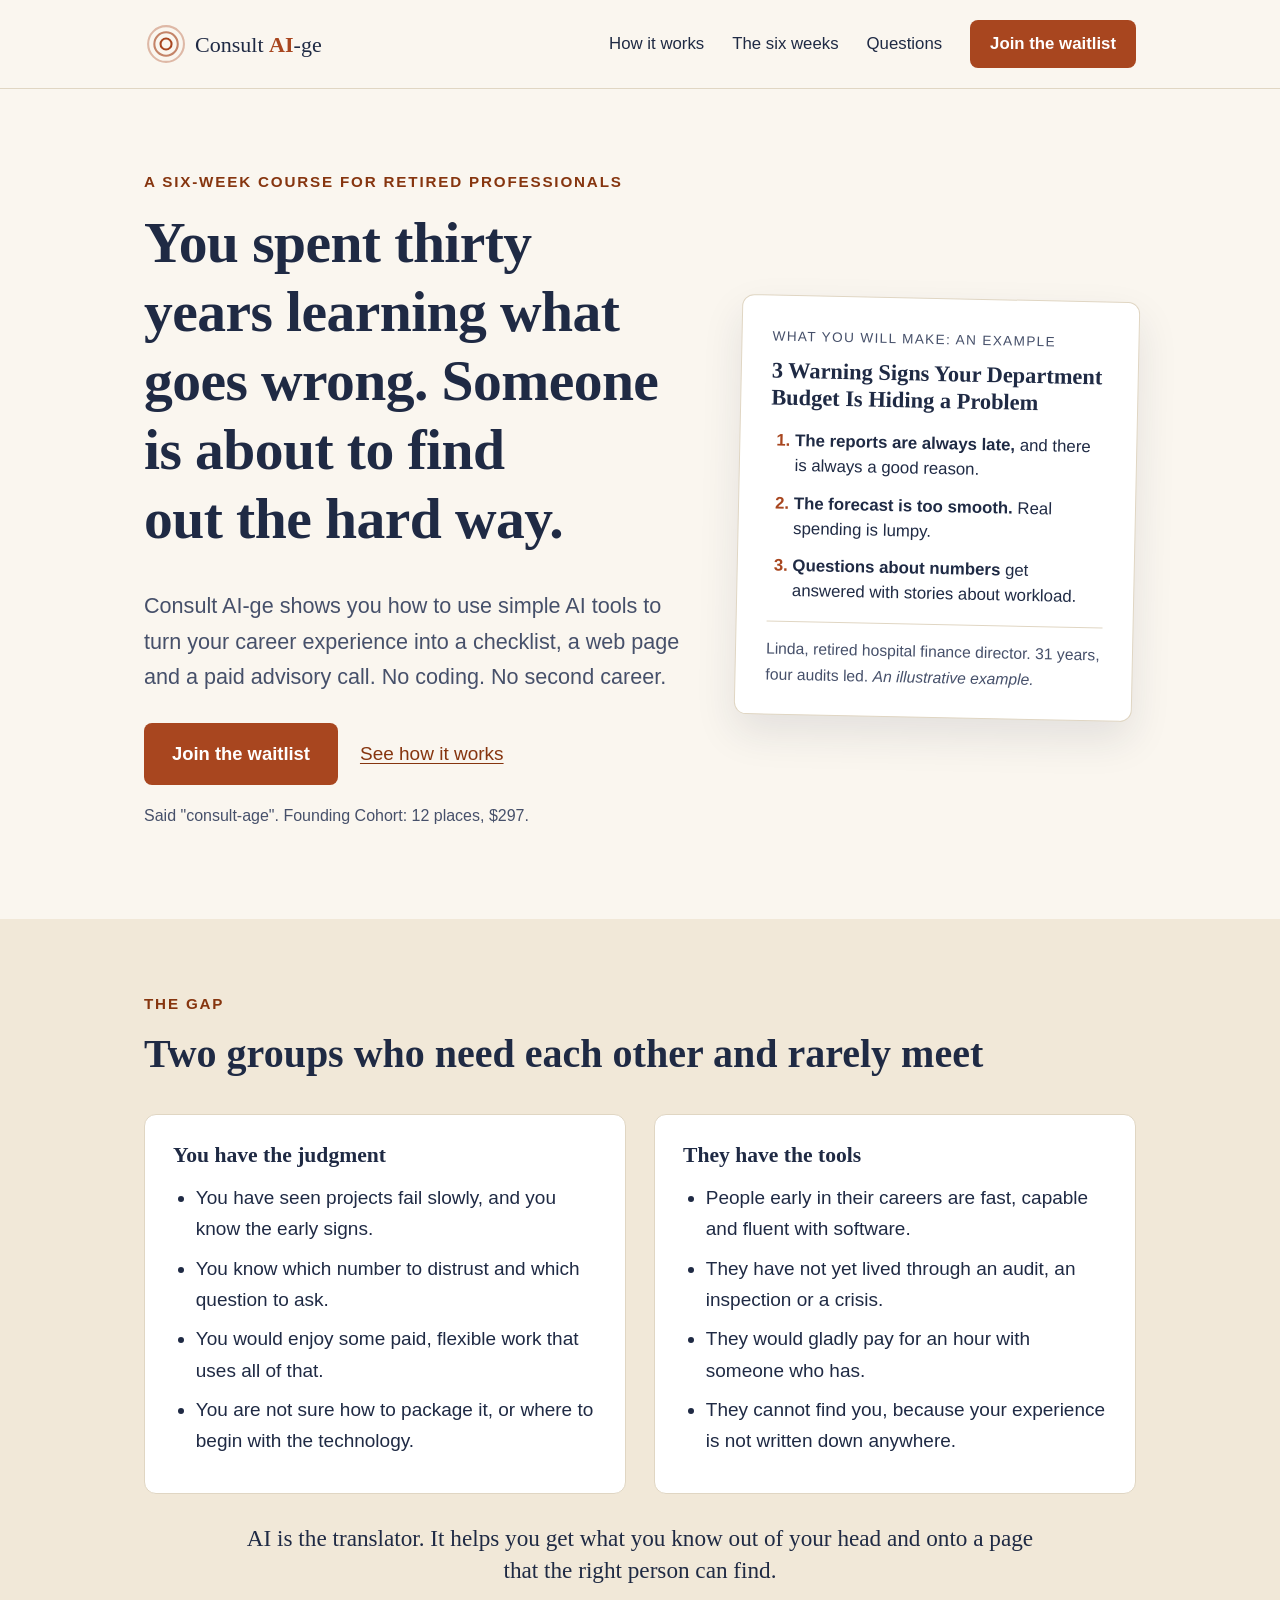
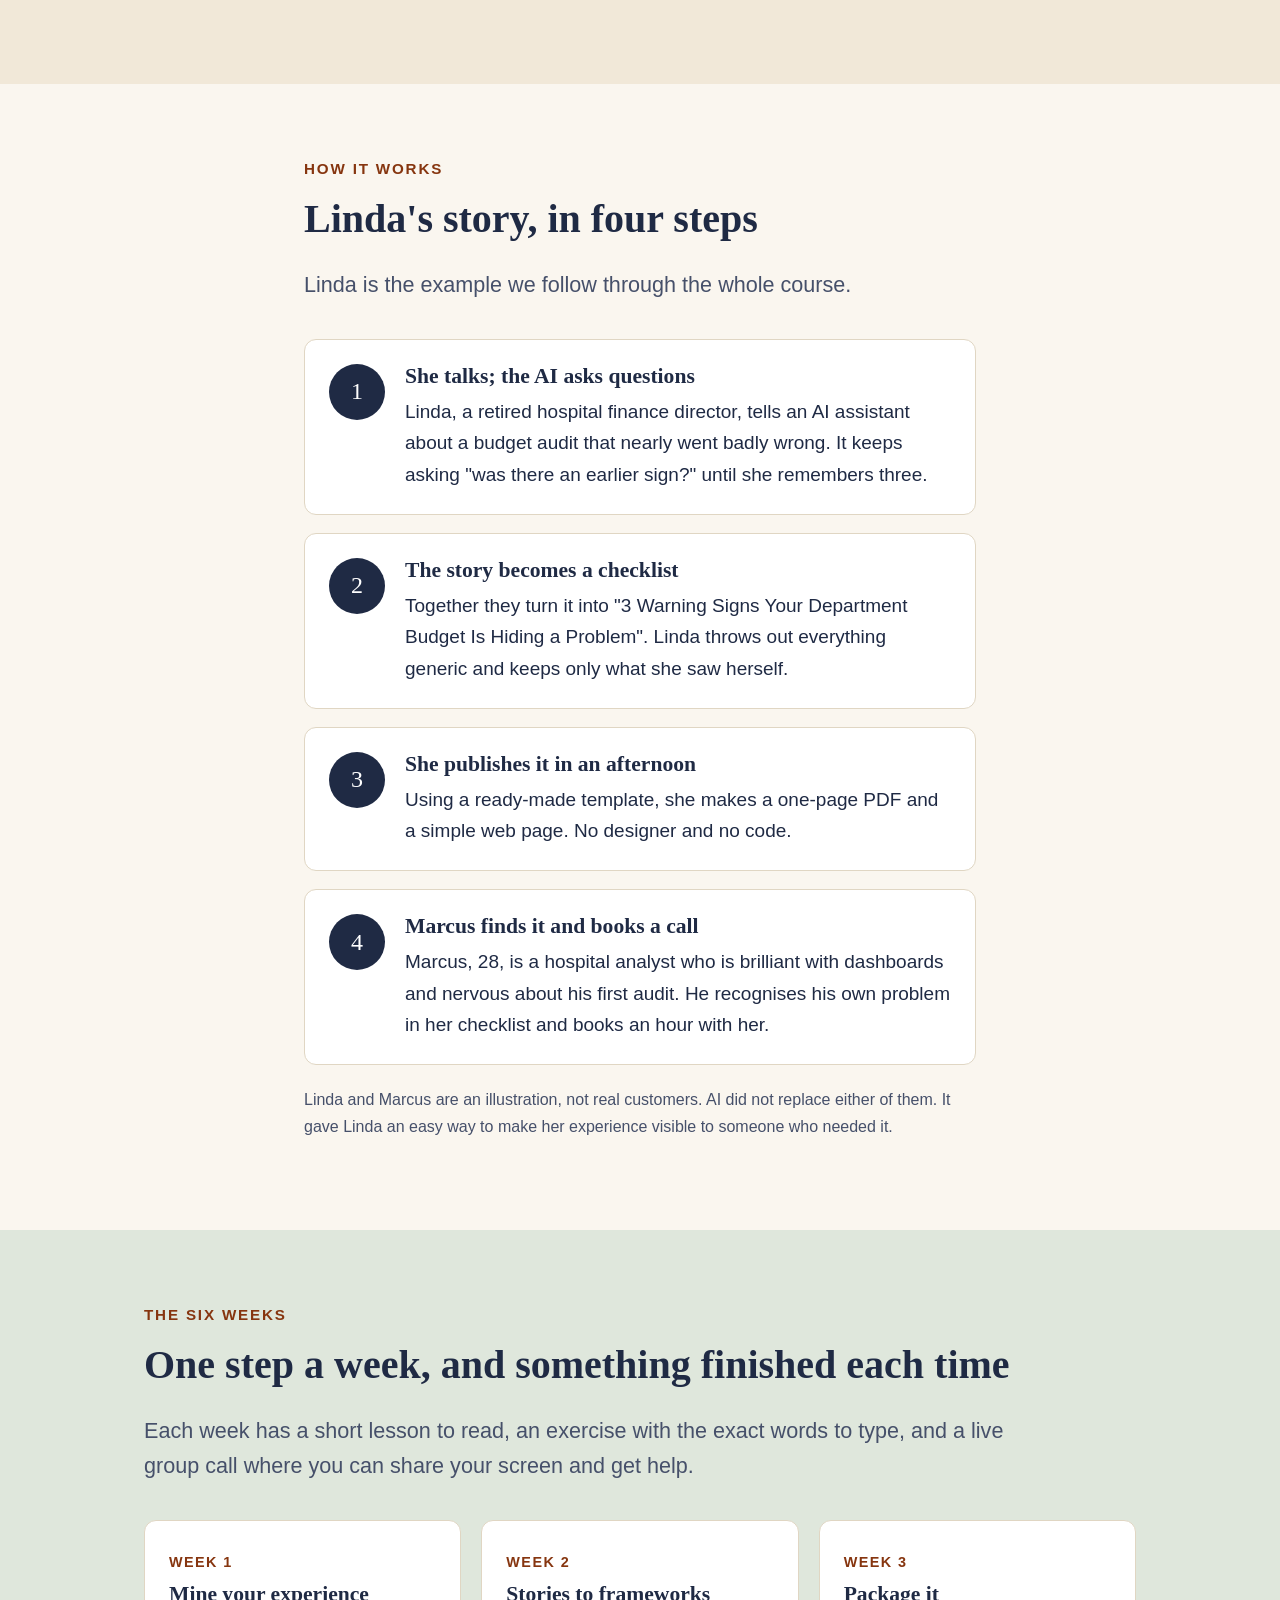
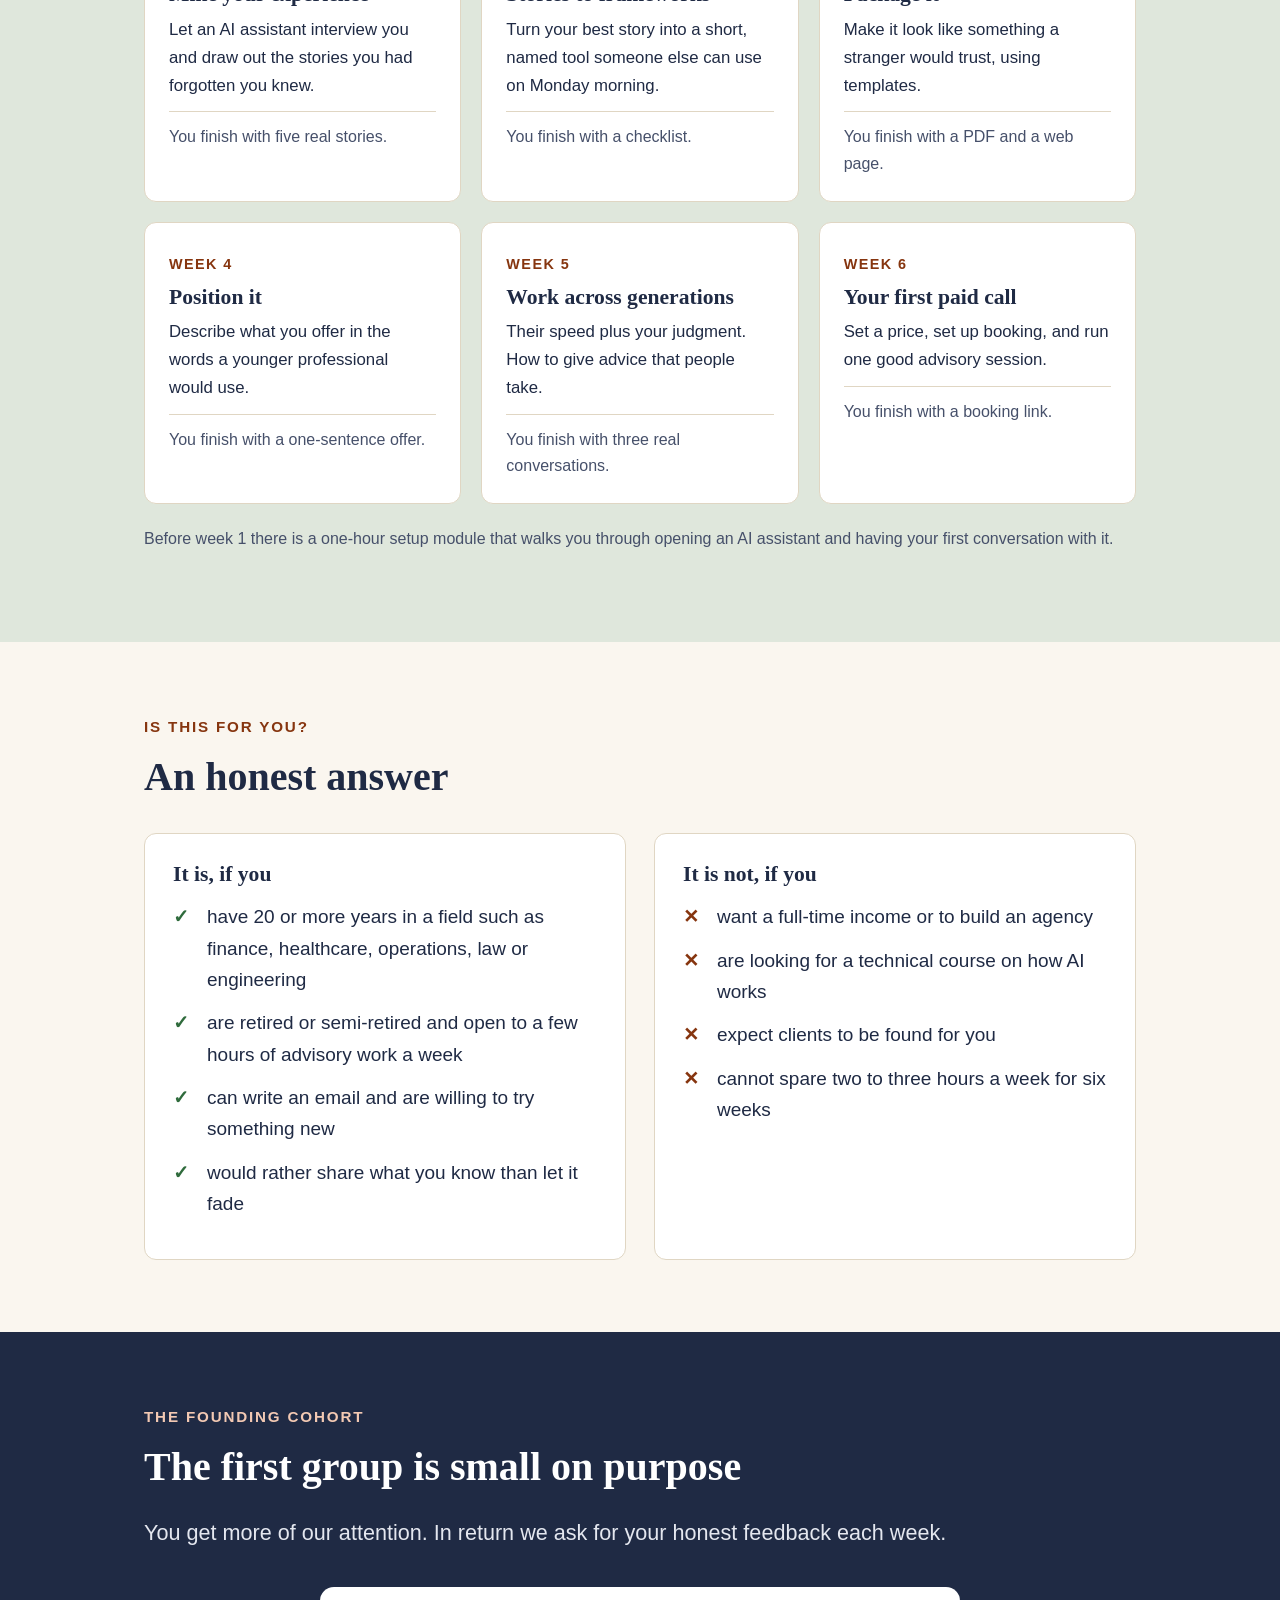
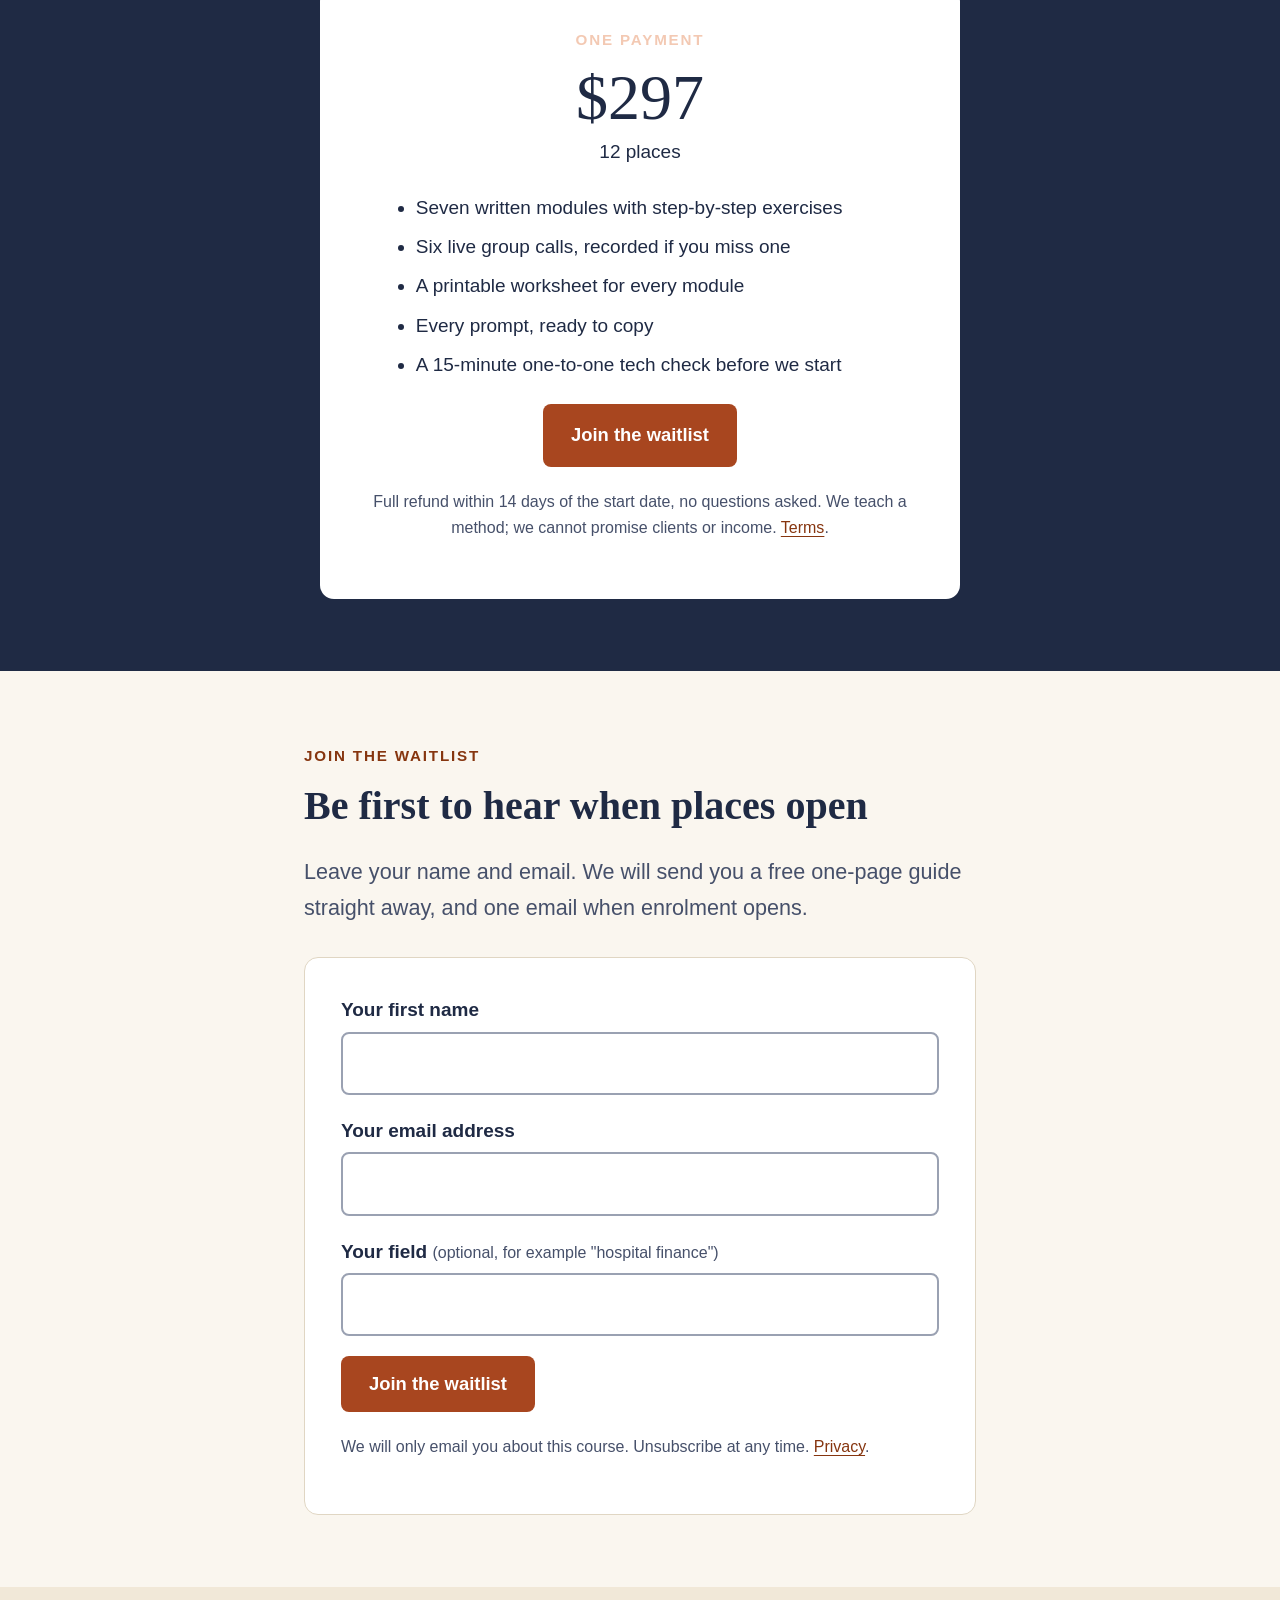
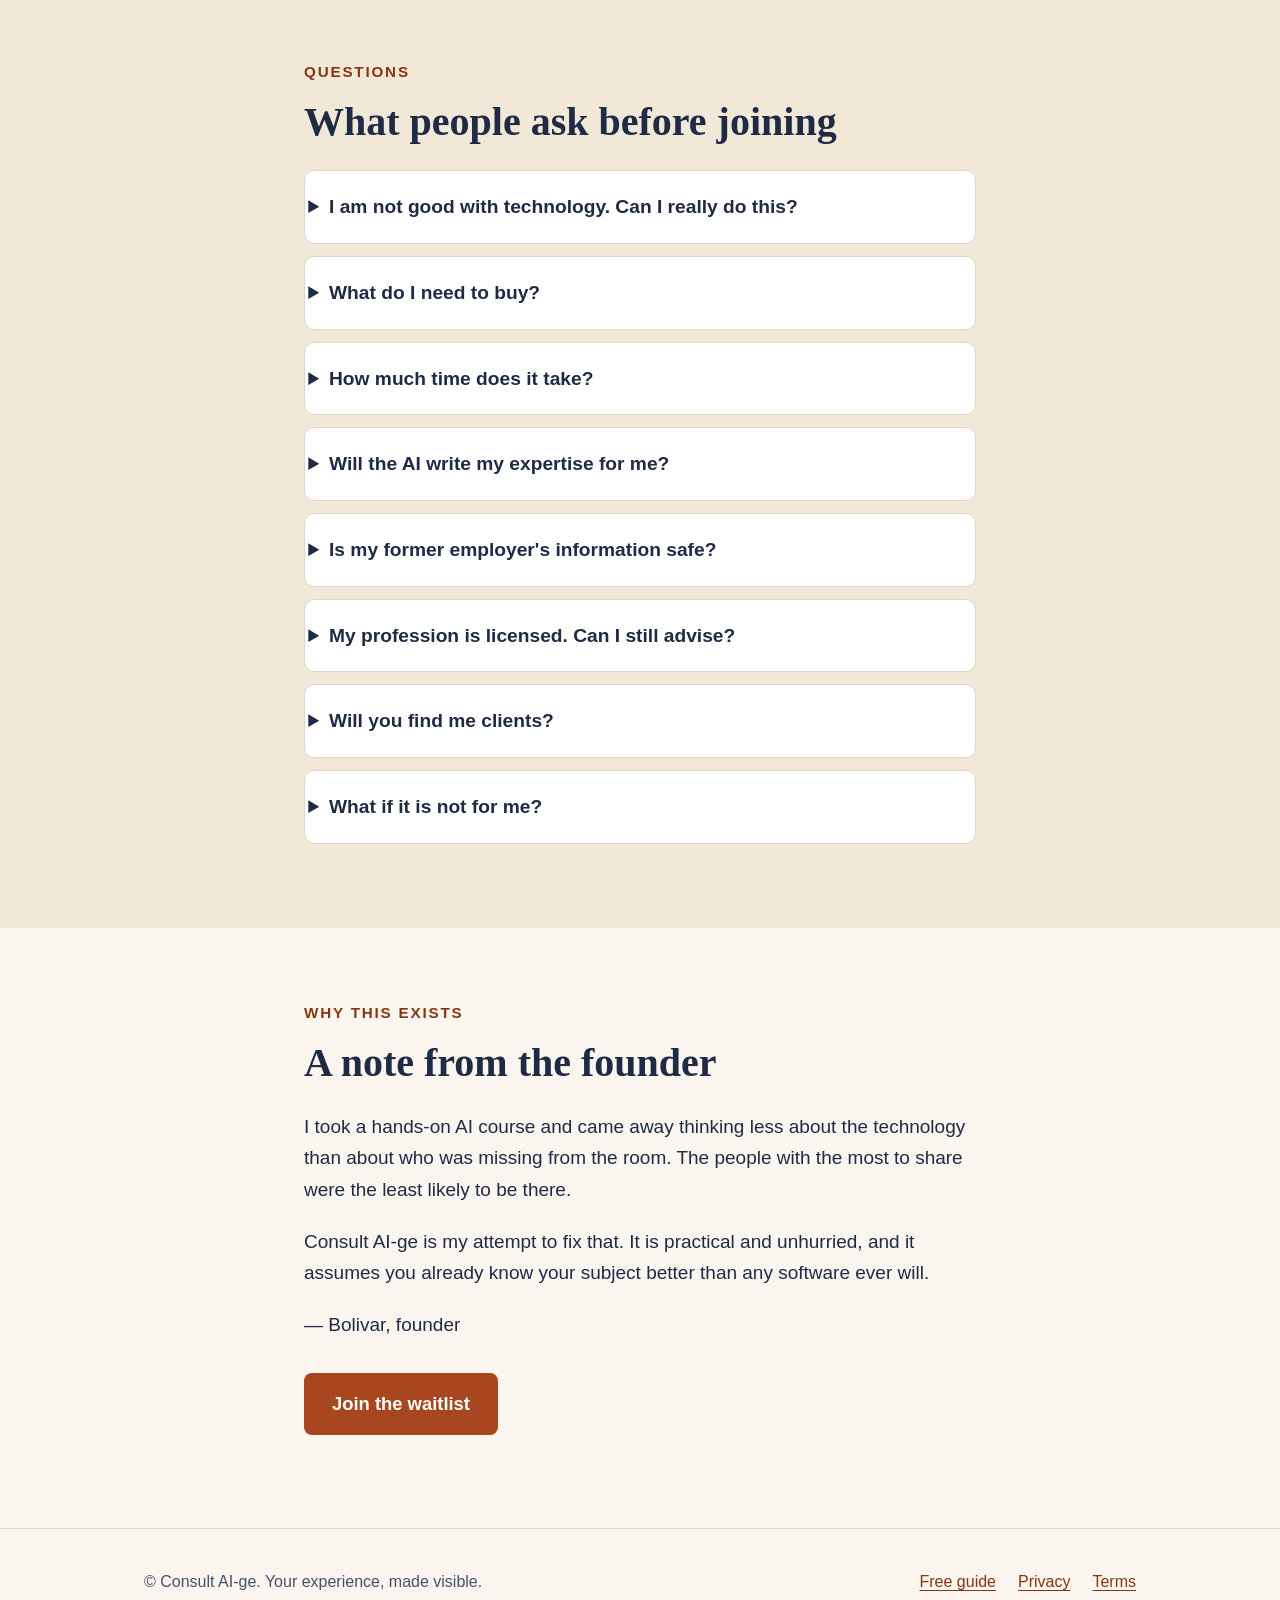
==== site/index.html @ 3ffbf880 "Make the course project turnkey: plan, curriculum, website and launch kit Add the course business de" ====
<!DOCTYPE html>
<html lang="en">
<head>
  <meta charset="utf-8">
  <meta name="viewport" content="width=device-width, initial-scale=1">
  <title>Consult AI-ge | Your experience, made visible</title>
  <meta name="description" content="A six-week course for retired professionals. Use simple AI tools to turn decades of experience into a clear advisory offer that younger professionals can find, trust and pay for.">
  <meta property="og:title" content="Consult AI-ge: your experience, made visible">
  <meta property="og:description" content="A six-week course for retired professionals. Turn your career stories into a checklist, a web page and your first paid advisory call.">
  <meta property="og:type" content="website">
  <link rel="icon" href="assets/favicon.svg" type="image/svg+xml">
  <link rel="stylesheet" href="styles.css">
</head>
<body>
  <a class="skip" href="#main">Skip to content</a>

  <header class="site-header">
    <div class="wrap">
      <a class="logo" href="/"><img src="assets/logo.svg" alt="Consult AI-ge" width="248" height="44"></a>
      <nav class="site-nav" aria-label="Main">
        <a href="#how">How it works</a>
        <a href="#course">The six weeks</a>
        <a href="#faq">Questions</a>
        <a class="btn" href="#join" data-cta>Join the waitlist</a>
      </nav>
    </div>
  </header>

  <main id="main">

    <section class="hero">
      <div class="wrap hero-grid">
        <div>
          <p class="eyebrow">A six-week course for retired professionals</p>
          <h1>You spent thirty years learning what goes wrong. Someone is about to find out the hard way.</h1>
          <p class="lede">Consult AI-ge shows you how to use simple AI tools to turn your career experience into a checklist, a web page and a paid advisory call. No coding. No second career.</p>
          <div class="hero-actions">
            <a class="btn" href="#join" data-cta>Join the waitlist</a>
            <a href="#how">See how it works</a>
          </div>
          <p class="hero-note">Said "consult-age". Founding Cohort: <span data-seats>12</span> places, <span data-price>$297</span>.</p>
        </div>

        <aside class="sample" aria-label="An example of what you will make">
          <p class="sample-label">What you will make: an example</p>
          <h3>3 Warning Signs Your Department Budget Is Hiding a Problem</h3>
          <ol>
            <li><strong>The reports are always late,</strong> and there is always a good reason.</li>
            <li><strong>The forecast is too smooth.</strong> Real spending is lumpy.</li>
            <li><strong>Questions about numbers</strong> get answered with stories about workload.</li>
          </ol>
          <p class="sample-by">Linda, retired hospital finance director. 31 years, four audits led. <em>An illustrative example.</em></p>
        </aside>
      </div>
    </section>

    <section class="band-sand">
      <div class="wrap">
        <p class="eyebrow">The gap</p>
        <h2>Two groups who need each other and rarely meet</h2>
        <div class="pair">
          <div class="card">
            <h3>You have the judgment</h3>
            <ul>
              <li>You have seen projects fail slowly, and you know the early signs.</li>
              <li>You know which number to distrust and which question to ask.</li>
              <li>You would enjoy some paid, flexible work that uses all of that.</li>
              <li>You are not sure how to package it, or where to begin with the technology.</li>
            </ul>
          </div>
          <div class="card">
            <h3>They have the tools</h3>
            <ul>
              <li>People early in their careers are fast, capable and fluent with software.</li>
              <li>They have not yet lived through an audit, an inspection or a crisis.</li>
              <li>They would gladly pay for an hour with someone who has.</li>
              <li>They cannot find you, because your experience is not written down anywhere.</li>
            </ul>
          </div>
        </div>
        <p class="bridge">AI is the translator. It helps you get what you know out of your head and onto a page that the right person can find.</p>
      </div>
    </section>

    <section id="how">
      <div class="wrap narrow">
        <p class="eyebrow">How it works</p>
        <h2>Linda's story, in four steps</h2>
        <p class="lede">Linda is the example we follow through the whole course.</p>
        <ol class="steps">
          <li>
            <div>
              <h3>She talks; the AI asks questions</h3>
              <p>Linda, a retired hospital finance director, tells an AI assistant about a budget audit that nearly went badly wrong. It keeps asking "was there an earlier sign?" until she remembers three.</p>
            </div>
          </li>
          <li>
            <div>
              <h3>The story becomes a checklist</h3>
              <p>Together they turn it into "3 Warning Signs Your Department Budget Is Hiding a Problem". Linda throws out everything generic and keeps only what she saw herself.</p>
            </div>
          </li>
          <li>
            <div>
              <h3>She publishes it in an afternoon</h3>
              <p>Using a ready-made template, she makes a one-page PDF and a simple web page. No designer and no code.</p>
            </div>
          </li>
          <li>
            <div>
              <h3>Marcus finds it and books a call</h3>
              <p>Marcus, 28, is a hospital analyst who is brilliant with dashboards and nervous about his first audit. He recognises his own problem in her checklist and books an hour with her.</p>
            </div>
          </li>
        </ol>
        <p class="fineprint">Linda and Marcus are an illustration, not real customers. AI did not replace either of them. It gave Linda an easy way to make her experience visible to someone who needed it.</p>
      </div>
    </section>

    <section id="course" class="band-sage">
      <div class="wrap">
        <p class="eyebrow">The six weeks</p>
        <h2>One step a week, and something finished each time</h2>
        <p class="lede">Each week has a short lesson to read, an exercise with the exact words to type, and a live group call where you can share your screen and get help.</p>
        <div class="weeks">
          <article class="week">
            <span class="when">Week 1</span>
            <h3>Mine your experience</h3>
            <p>Let an AI assistant interview you and draw out the stories you had forgotten you knew.</p>
            <p class="get">You finish with five real stories.</p>
          </article>
          <article class="week">
            <span class="when">Week 2</span>
            <h3>Stories to frameworks</h3>
            <p>Turn your best story into a short, named tool someone else can use on Monday morning.</p>
            <p class="get">You finish with a checklist.</p>
          </article>
          <article class="week">
            <span class="when">Week 3</span>
            <h3>Package it</h3>
            <p>Make it look like something a stranger would trust, using templates.</p>
            <p class="get">You finish with a PDF and a web page.</p>
          </article>
          <article class="week">
            <span class="when">Week 4</span>
            <h3>Position it</h3>
            <p>Describe what you offer in the words a younger professional would use.</p>
            <p class="get">You finish with a one-sentence offer.</p>
          </article>
          <article class="week">
            <span class="when">Week 5</span>
            <h3>Work across generations</h3>
            <p>Their speed plus your judgment. How to give advice that people take.</p>
            <p class="get">You finish with three real conversations.</p>
          </article>
          <article class="week">
            <span class="when">Week 6</span>
            <h3>Your first paid call</h3>
            <p>Set a price, set up booking, and run one good advisory session.</p>
            <p class="get">You finish with a booking link.</p>
          </article>
        </div>
        <p class="fineprint">Before week 1 there is a one-hour setup module that walks you through opening an AI assistant and having your first conversation with it.</p>
      </div>
    </section>

    <section>
      <div class="wrap">
        <p class="eyebrow">Is this for you?</p>
        <h2>An honest answer</h2>
        <div class="fit">
          <div class="card yes">
            <h3>It is, if you</h3>
            <ul>
              <li>have 20 or more years in a field such as finance, healthcare, operations, law or engineering</li>
              <li>are retired or semi-retired and open to a few hours of advisory work a week</li>
              <li>can write an email and are willing to try something new</li>
              <li>would rather share what you know than let it fade</li>
            </ul>
          </div>
          <div class="card no">
            <h3>It is not, if you</h3>
            <ul>
              <li>want a full-time income or to build an agency</li>
              <li>are looking for a technical course on how AI works</li>
              <li>expect clients to be found for you</li>
              <li>cannot spare two to three hours a week for six weeks</li>
            </ul>
          </div>
        </div>
      </div>
    </section>

    <section class="band-ink">
      <div class="wrap">
        <p class="eyebrow">The Founding Cohort</p>
        <h2>The first group is small on purpose</h2>
        <p class="lede">You get more of our attention. In return we ask for your honest feedback each week.</p>
        <div class="price-card">
          <p class="eyebrow">One payment</p>
          <p class="price" data-price>$297</p>
          <p><span data-seats>12</span> places</p>
          <ul>
            <li>Seven written modules with step-by-step exercises</li>
            <li>Six live group calls, recorded if you miss one</li>
            <li>A printable worksheet for every module</li>
            <li>Every prompt, ready to copy</li>
            <li>A 15-minute one-to-one tech check before we start</li>
          </ul>
          <p data-cohort-start hidden></p>
          <p><a class="btn" href="#join" data-cta>Join the waitlist</a></p>
          <p class="fineprint">Full refund within 14 days of the start date, no questions asked. We teach a method; we cannot promise clients or income. <a href="terms.html">Terms</a>.</p>
        </div>
      </div>
    </section>

    <section id="join" data-waitlist-only>
      <div class="wrap narrow">
        <p class="eyebrow">Join the waitlist</p>
        <h2>Be first to hear when places open</h2>
        <p class="lede">Leave your name and email. We will send you a free one-page guide straight away, and one email when enrolment opens.</p>
        <form class="form-card" name="waitlist" method="POST" action="/thanks.html" data-netlify="true" netlify-honeypot="bot-field">
          <input type="hidden" name="form-name" value="waitlist">
          <p class="hp"><label>Leave this empty <input name="bot-field" tabindex="-1" autocomplete="off"></label></p>

          <label for="name">Your first name</label>
          <input id="name" name="name" type="text" autocomplete="given-name" required>

          <label for="email">Your email address</label>
          <input id="email" name="email" type="email" autocomplete="email" required>

          <label for="field">Your field <span class="hint">(optional, for example "hospital finance")</span></label>
          <input id="field" name="field" type="text">

          <button class="btn" type="submit">Join the waitlist</button>
          <p class="fineprint">We will only email you about this course. Unsubscribe at any time. <a href="privacy.html">Privacy</a>.</p>
        </form>
      </div>
    </section>

    <section id="faq" class="band-sand">
      <div class="wrap narrow">
        <p class="eyebrow">Questions</p>
        <h2>What people ask before joining</h2>

        <details>
          <summary>I am not good with technology. Can I really do this?</summary>
          <p>Yes. If you can write an email, you can do every exercise. You type in plain English and the AI assistant replies in plain English. The first module is a gentle setup, and anyone who wants one gets a one-to-one tech check before week 1.</p>
        </details>
        <details>
          <summary>What do I need to buy?</summary>
          <p>Nothing to begin with. The free versions of the tools we use are enough to complete the course. You need a computer or tablet and an internet connection.</p>
        </details>
        <details>
          <summary>How much time does it take?</summary>
          <p>Two to three hours a week for six weeks, plus the one-hour live call. Week 3, when you build your page, takes a little longer.</p>
        </details>
        <details>
          <summary>Will the AI write my expertise for me?</summary>
          <p>No, and you would not want it to. The AI asks questions and tidies up your answers. The knowledge is yours. A good part of the course is learning to spot and remove the generic text these tools like to add.</p>
        </details>
        <details>
          <summary>Is my former employer's information safe?</summary>
          <p>You will never be asked to share anything confidential. The first rule of the course is to change names and figures before you type, and to leave out any story covered by an agreement you signed.</p>
        </details>
        <details>
          <summary>My profession is licensed. Can I still advise?</summary>
          <p>Often yes, but the limits differ by profession and place. The course teaches you to share experience and judgment, not to practise a regulated profession, and it tells you what to check with your licensing body first.</p>
        </details>
        <details>
          <summary>Will you find me clients?</summary>
          <p>No. We teach you how to become findable and how to hold your first conversations, and you do the reaching out. We do not promise clients or income.</p>
        </details>
        <details>
          <summary>What if it is not for me?</summary>
          <p>Tell us within 14 days of the start date and we will refund you in full.</p>
        </details>
      </div>
    </section>

    <section>
      <div class="wrap narrow">
        <p class="eyebrow">Why this exists</p>
        <h2>A note from the founder</h2>
        <p>I took a hands-on AI course and came away thinking less about the technology than about who was missing from the room. The people with the most to share were the least likely to be there.</p>
        <p>Consult AI-ge is my attempt to fix that. It is practical and unhurried, and it assumes you already know your subject better than any software ever will.</p>
        <p>— Bolivar, founder</p>
        <p style="margin-top:32px"><a class="btn" href="#join" data-cta>Join the waitlist</a></p>
      </div>
    </section>

  </main>

  <footer class="site-footer">
    <div class="wrap">
      <p>© Consult AI-ge. Your experience, made visible.</p>
      <nav aria-label="Footer">
        <a href="free-guide.html">Free guide</a>
        <a href="privacy.html">Privacy</a>
        <a href="terms.html">Terms</a>
      </nav>
    </div>
  </footer>

  <script src="config.js"></script>
  <script src="main.js"></script>
</body>
</html>
---- site/styles.css ----
/* Consult AI-ge. Large type, high contrast, generous spacing. */
:root {
  --ink: #1f2a44;
  --ink-soft: #46506a;
  --paper: #faf6ef;
  --card: #ffffff;
  --accent: #a8461f;
  --accent-dark: #86350f;
  --sage: #dfe7dc;
  --sand: #f1e8d8;
  --line: #e0d6c3;
  --serif: "Iowan Old Style", "Palatino Linotype", Palatino, Georgia, serif;
  --sans: -apple-system, BlinkMacSystemFont, "Segoe UI", Roboto, Helvetica, Arial, sans-serif;
  color-scheme: light;
}

* { box-sizing: border-box; }

html { scroll-behavior: smooth; }

body {
  margin: 0;
  background: var(--paper);
  color: var(--ink);
  font-family: var(--sans);
  font-size: 1.1875rem; /* 19px */
  line-height: 1.65;
}

img, svg { max-width: 100%; }

.wrap {
  max-width: 1040px;
  margin: 0 auto;
  padding: 0 24px;
}

.narrow { max-width: 720px; }

h1, h2, h3 {
  font-family: var(--serif);
  font-weight: 600;
  line-height: 1.2;
  margin: 0 0 0.6em;
  text-wrap: balance;
}

h1 { font-size: clamp(2.3rem, 5.5vw, 3.6rem); letter-spacing: -0.01em; }
h2 { font-size: clamp(1.8rem, 3.6vw, 2.5rem); }
h3 { font-size: 1.35rem; }

p { margin: 0 0 1.1em; }

a { color: var(--accent-dark); text-underline-offset: 3px; }
a:hover { color: var(--ink); }

:focus-visible {
  outline: 3px solid var(--ink);
  outline-offset: 3px;
  border-radius: 4px;
}

.skip {
  position: absolute;
  left: -9999px;
}
.skip:focus {
  left: 16px;
  top: 16px;
  background: var(--card);
  padding: 12px 16px;
  z-index: 10;
}

/* Header */
.site-header {
  padding: 20px 0;
  border-bottom: 1px solid var(--line);
}
.site-header .wrap {
  display: flex;
  align-items: center;
  justify-content: space-between;
  gap: 16px;
  flex-wrap: wrap;
}
.logo img { display: block; height: 44px; width: auto; }
.site-nav { display: flex; align-items: center; gap: 28px; flex-wrap: wrap; }
.site-nav a { color: var(--ink); text-decoration: none; font-size: 1.05rem; }
.site-nav a:hover { text-decoration: underline; }

/* Buttons */
.btn {
  display: inline-block;
  background: var(--accent);
  color: #fff;
  font-weight: 600;
  font-size: 1.15rem;
  text-decoration: none;
  padding: 16px 28px;
  border-radius: 8px;
  border: 0;
  cursor: pointer;
  min-height: 56px;
}
.btn:hover { background: var(--accent-dark); color: #fff; }
.site-nav .btn { color: #fff; padding: 10px 20px; min-height: 0; font-size: 1.05rem; }
.site-nav .btn:hover { text-decoration: none; }

/* Sections */
section { padding: 72px 0; }
.band-sand { background: var(--sand); }
.band-sage { background: var(--sage); }
.band-ink { background: var(--ink); color: #fff; }
.band-ink a { color: #fff; }

.eyebrow {
  font-size: 0.95rem;
  letter-spacing: 0.12em;
  text-transform: uppercase;
  color: var(--accent-dark);
  font-weight: 700;
  margin-bottom: 14px;
}
.band-ink .eyebrow { color: #f3c9b3; }

.lede { font-size: 1.35rem; color: var(--ink-soft); max-width: 40em; }
.band-ink .lede { color: #e4e7ef; }

/* Hero */
.hero { padding: 80px 0 72px; }
.hero-grid {
  display: grid;
  grid-template-columns: 1.15fr 0.85fr;
  gap: 56px;
  align-items: center;
}
.hero-actions { display: flex; align-items: center; gap: 22px; flex-wrap: wrap; margin-top: 28px; }
.hero-note { font-size: 1rem; color: var(--ink-soft); margin-top: 18px; }

/* Checklist card (the sample one-pager) */
.sample {
  background: var(--card);
  border: 1px solid var(--line);
  border-radius: 12px;
  padding: 30px 30px 26px;
  box-shadow: 0 18px 40px rgba(31, 42, 68, 0.10);
  transform: rotate(1.2deg);
}
.sample-label {
  font-size: 0.85rem;
  letter-spacing: 0.1em;
  text-transform: uppercase;
  color: var(--ink-soft);
  margin-bottom: 10px;
}
.sample h3 { font-size: 1.4rem; margin-bottom: 16px; }
.sample ol { margin: 0; padding-left: 1.3em; }
.sample li { margin-bottom: 12px; font-size: 1.05rem; line-height: 1.5; }
.sample li::marker { color: var(--accent); font-weight: 700; }
.sample-by {
  margin: 18px 0 0;
  padding-top: 14px;
  border-top: 1px solid var(--line);
  font-size: 0.98rem;
  color: var(--ink-soft);
}

/* Two-column "both sides" */
.pair { display: grid; grid-template-columns: 1fr 1fr; gap: 28px; margin-top: 36px; }
.card {
  background: var(--card);
  border: 1px solid var(--line);
  border-radius: 12px;
  padding: 28px;
}
.card ul { margin: 0; padding-left: 1.2em; }
.card li { margin-bottom: 8px; }
.bridge {
  margin-top: 28px;
  font-family: var(--serif);
  font-size: 1.45rem;
  line-height: 1.4;
  text-align: center;
  max-width: 34em;
  margin-left: auto;
  margin-right: auto;
}

/* Story steps */
.steps { list-style: none; margin: 36px 0 0; padding: 0; display: grid; gap: 18px; counter-reset: step; }
.steps li {
  counter-increment: step;
  display: grid;
  grid-template-columns: 56px 1fr;
  gap: 20px;
  align-items: start;
  background: var(--card);
  border: 1px solid var(--line);
  border-radius: 12px;
  padding: 24px;
}
.steps li::before {
  content: counter(step);
  width: 56px;
  height: 56px;
  border-radius: 50%;
  background: var(--ink);
  color: #fff;
  font-family: var(--serif);
  font-size: 1.5rem;
  display: grid;
  place-items: center;
}
.steps h3 { margin-bottom: 6px; }
.steps p { margin: 0; }
.fineprint { font-size: 1rem; color: var(--ink-soft); margin-top: 22px; }

/* Curriculum */
.weeks { display: grid; grid-template-columns: repeat(3, 1fr); gap: 20px; margin-top: 36px; }
.week { background: var(--card); border: 1px solid var(--line); border-radius: 12px; padding: 24px; }
.week .when {
  font-size: 0.9rem;
  letter-spacing: 0.1em;
  text-transform: uppercase;
  color: var(--accent-dark);
  font-weight: 700;
}
.week h3 { margin: 6px 0 8px; }
.week p { margin: 0; font-size: 1.05rem; }
.week .get { margin-top: 12px; padding-top: 12px; border-top: 1px solid var(--line); font-size: 1rem; color: var(--ink-soft); }

/* Fit */
.fit { display: grid; grid-template-columns: 1fr 1fr; gap: 28px; margin-top: 32px; }
.fit ul { list-style: none; padding: 0; margin: 0; }
.fit li { padding-left: 34px; position: relative; margin-bottom: 12px; }
.fit li::before { position: absolute; left: 0; top: 0; font-weight: 700; font-size: 1.2rem; }
.fit .yes li::before { content: "✓"; color: #2f6b3c; }
.fit .no li::before { content: "✕"; color: var(--accent-dark); }

/* Price */
.price-card {
  background: var(--card);
  color: var(--ink);
  border-radius: 14px;
  padding: 40px;
  max-width: 640px;
  margin: 36px auto 0;
  text-align: center;
}
.price { font-family: var(--serif); font-size: 4rem; line-height: 1; margin: 8px 0 6px; }
.price-card ul { text-align: left; margin: 24px auto; padding-left: 1.2em; max-width: 26em; }
.price-card li { margin-bottom: 8px; }
.price-card a { color: var(--accent-dark); }
.price-card .btn { color: #fff; }

/* Form */
.form-card {
  background: var(--card);
  border: 1px solid var(--line);
  border-radius: 14px;
  padding: 36px;
  margin-top: 32px;
}
label { display: block; font-weight: 600; margin-bottom: 6px; }
.hint { font-weight: 400; color: var(--ink-soft); font-size: 1rem; }
input[type="text"], input[type="email"] {
  width: 100%;
  font: inherit;
  padding: 14px 16px;
  border: 2px solid #9aa1b2;
  border-radius: 8px;
  background: #fff;
  color: var(--ink);
  margin-bottom: 20px;
  min-height: 56px;
}
input:focus { border-color: var(--ink); }
.hp { position: absolute; left: -9999px; }

/* FAQ */
details {
  background: var(--card);
  border: 1px solid var(--line);
  border-radius: 10px;
  padding: 0 24px;
  margin-bottom: 12px;
}
summary {
  cursor: pointer;
  font-weight: 600;
  font-size: 1.2rem;
  padding: 20px 0;
  list-style-position: outside;
}
details p { margin-bottom: 20px; }

/* Footer */
.site-footer { padding: 40px 0 56px; border-top: 1px solid var(--line); font-size: 1rem; color: var(--ink-soft); }
.site-footer .wrap { display: flex; justify-content: space-between; gap: 20px; flex-wrap: wrap; }
.site-footer nav { display: flex; gap: 22px; flex-wrap: wrap; }

/* Simple text pages */
.page { padding: 56px 0 72px; }
.page h1 { font-size: clamp(2rem, 4.5vw, 2.8rem); }
.page h2 { font-size: 1.5rem; margin-top: 1.6em; }
.notice {
  background: var(--sand);
  border-left: 5px solid var(--accent);
  padding: 16px 20px;
  border-radius: 6px;
  margin-bottom: 28px;
}
.guide-q { margin: 0; padding-left: 1.3em; }
.guide-q li { margin-bottom: 18px; }
.guide-q li::marker { color: var(--accent); font-weight: 700; font-family: var(--serif); font-size: 1.3rem; }
.lines { border-bottom: 1px solid #b9bfcc; height: 2.2em; margin-right: 8px; }

@media (max-width: 860px) {
  body { font-size: 1.125rem; }
  section { padding: 56px 0; }
  .hero { padding: 48px 0 56px; }
  .hero-grid, .pair, .fit { grid-template-columns: 1fr; gap: 28px; }
  .weeks { grid-template-columns: 1fr; }
  .sample { transform: none; }
  .site-nav a:not(.btn) { display: none; }
  .price-card, .form-card { padding: 26px; }
  .steps li { grid-template-columns: 44px 1fr; gap: 14px; padding: 20px; }
  .steps li::before { width: 44px; height: 44px; font-size: 1.2rem; }
}

@media print {
  .site-header, .site-footer, .no-print { display: none; }
  body { background: #fff; font-size: 12pt; }
  .page { padding: 0; }
}
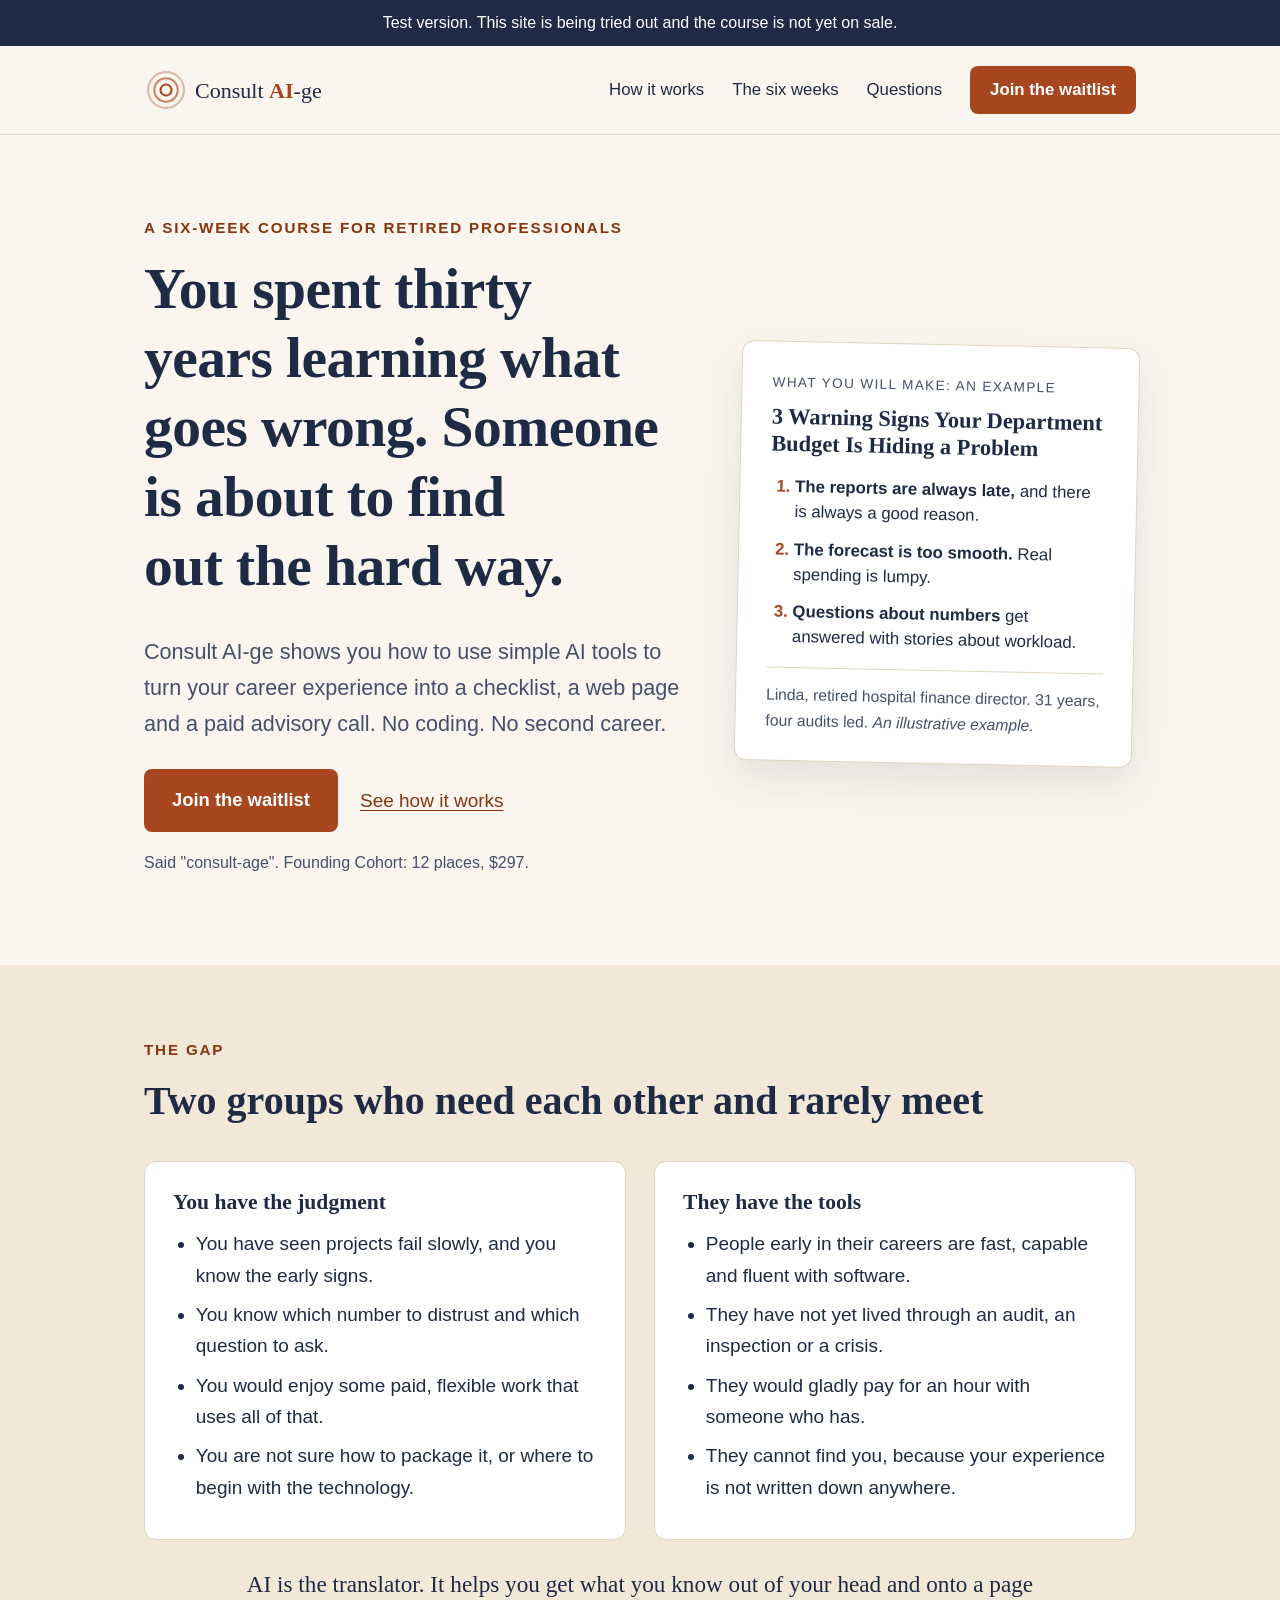
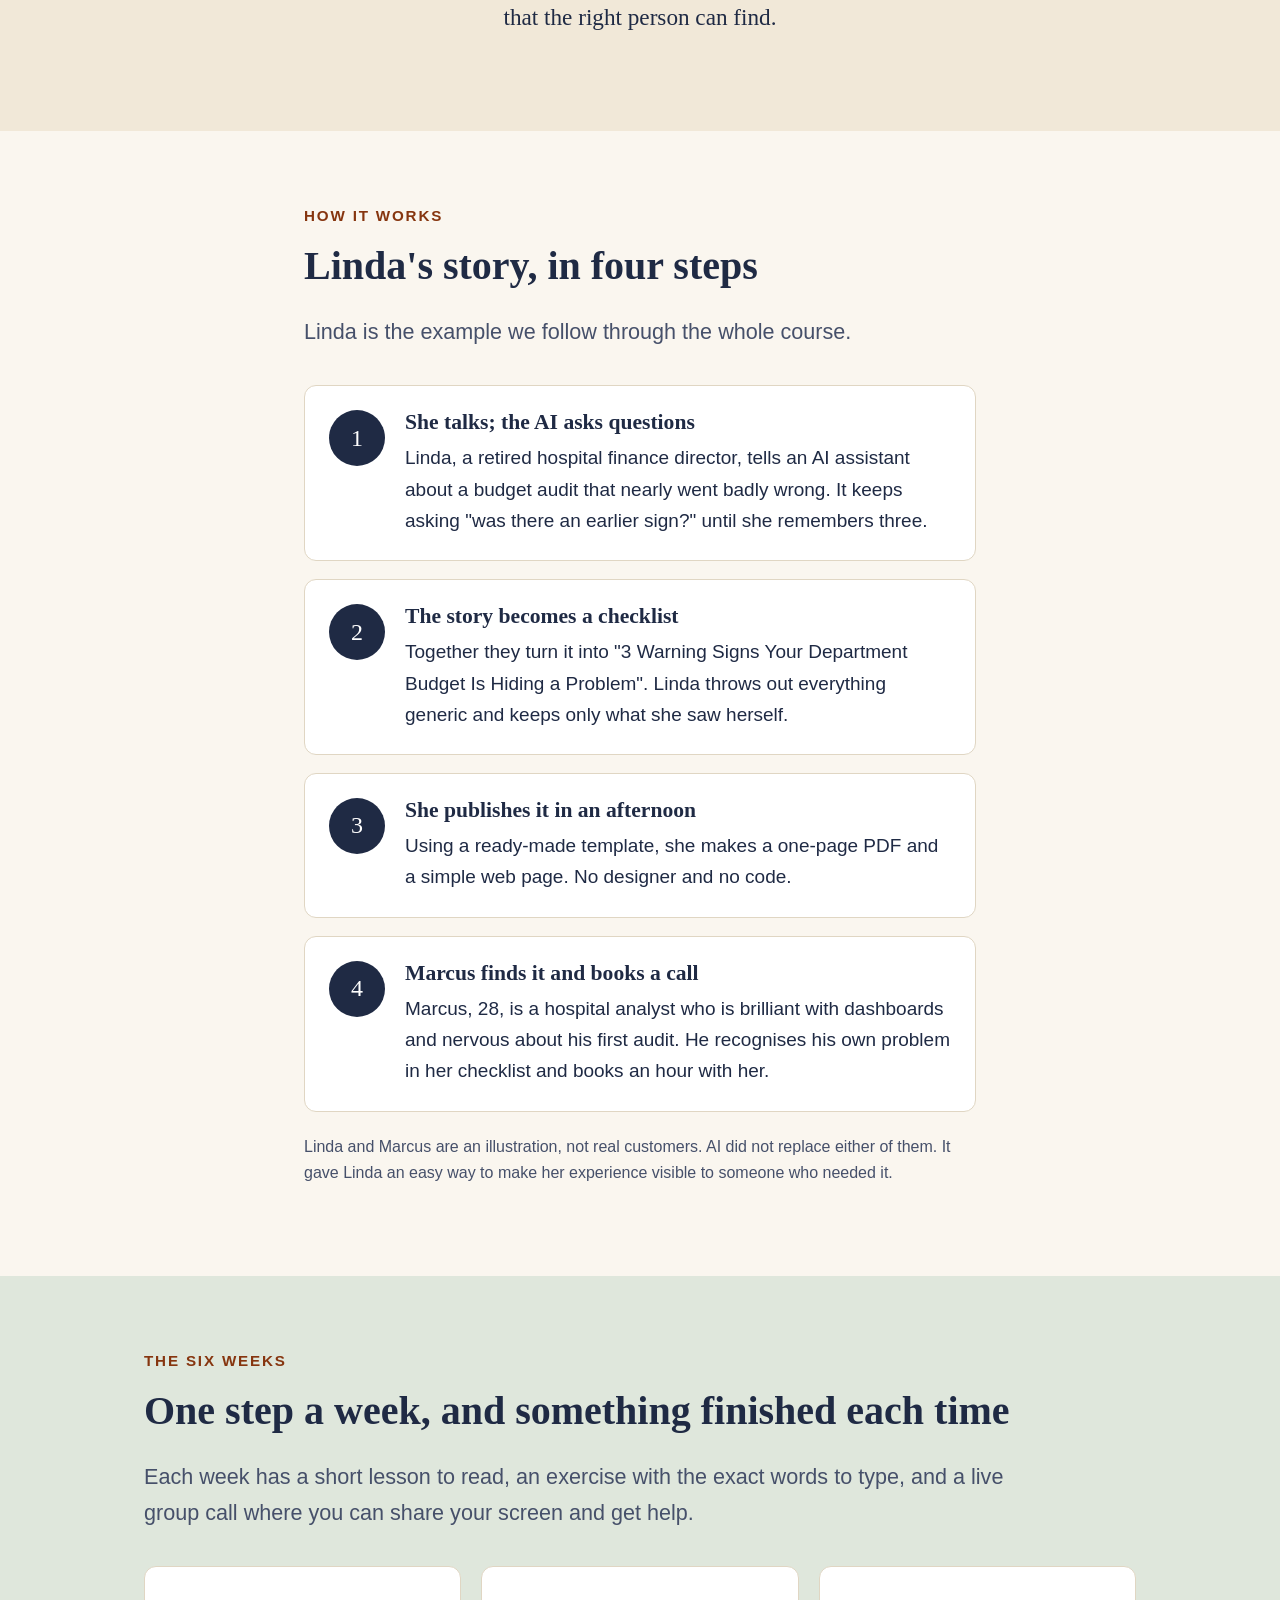
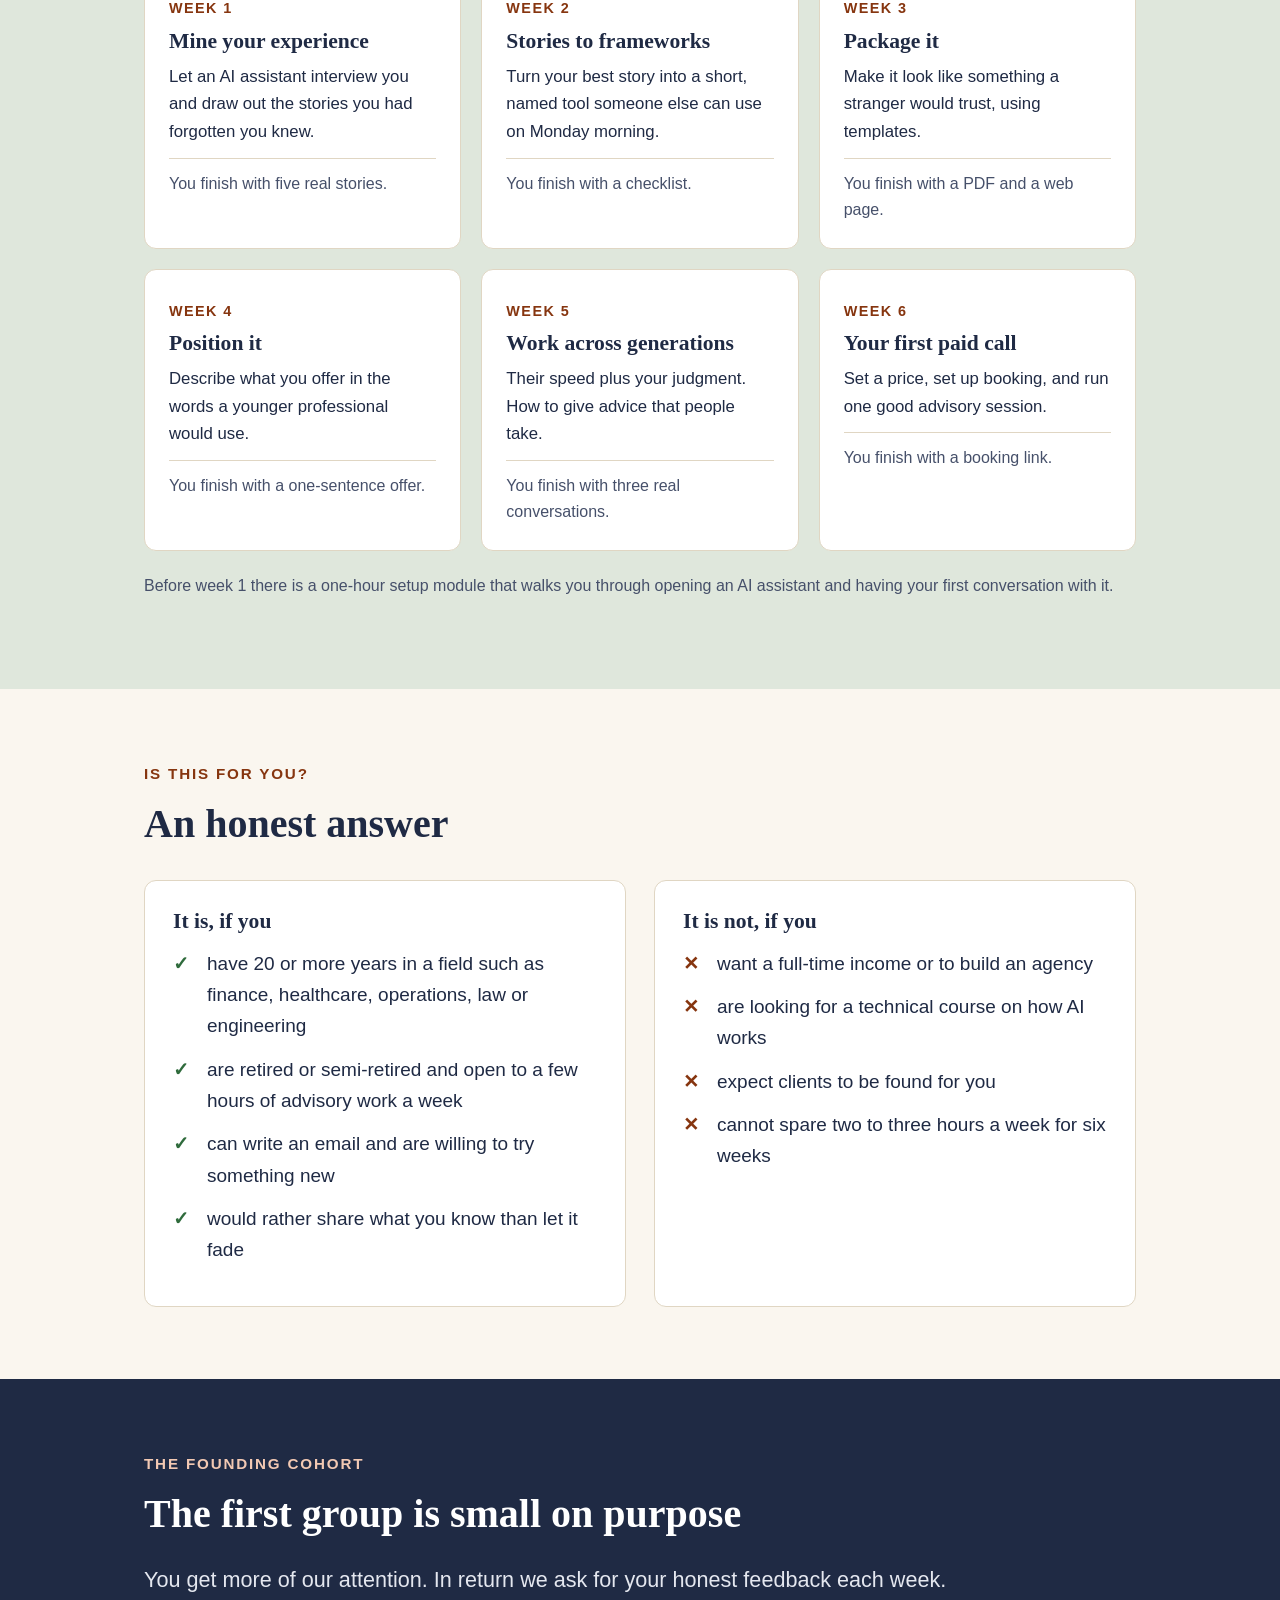
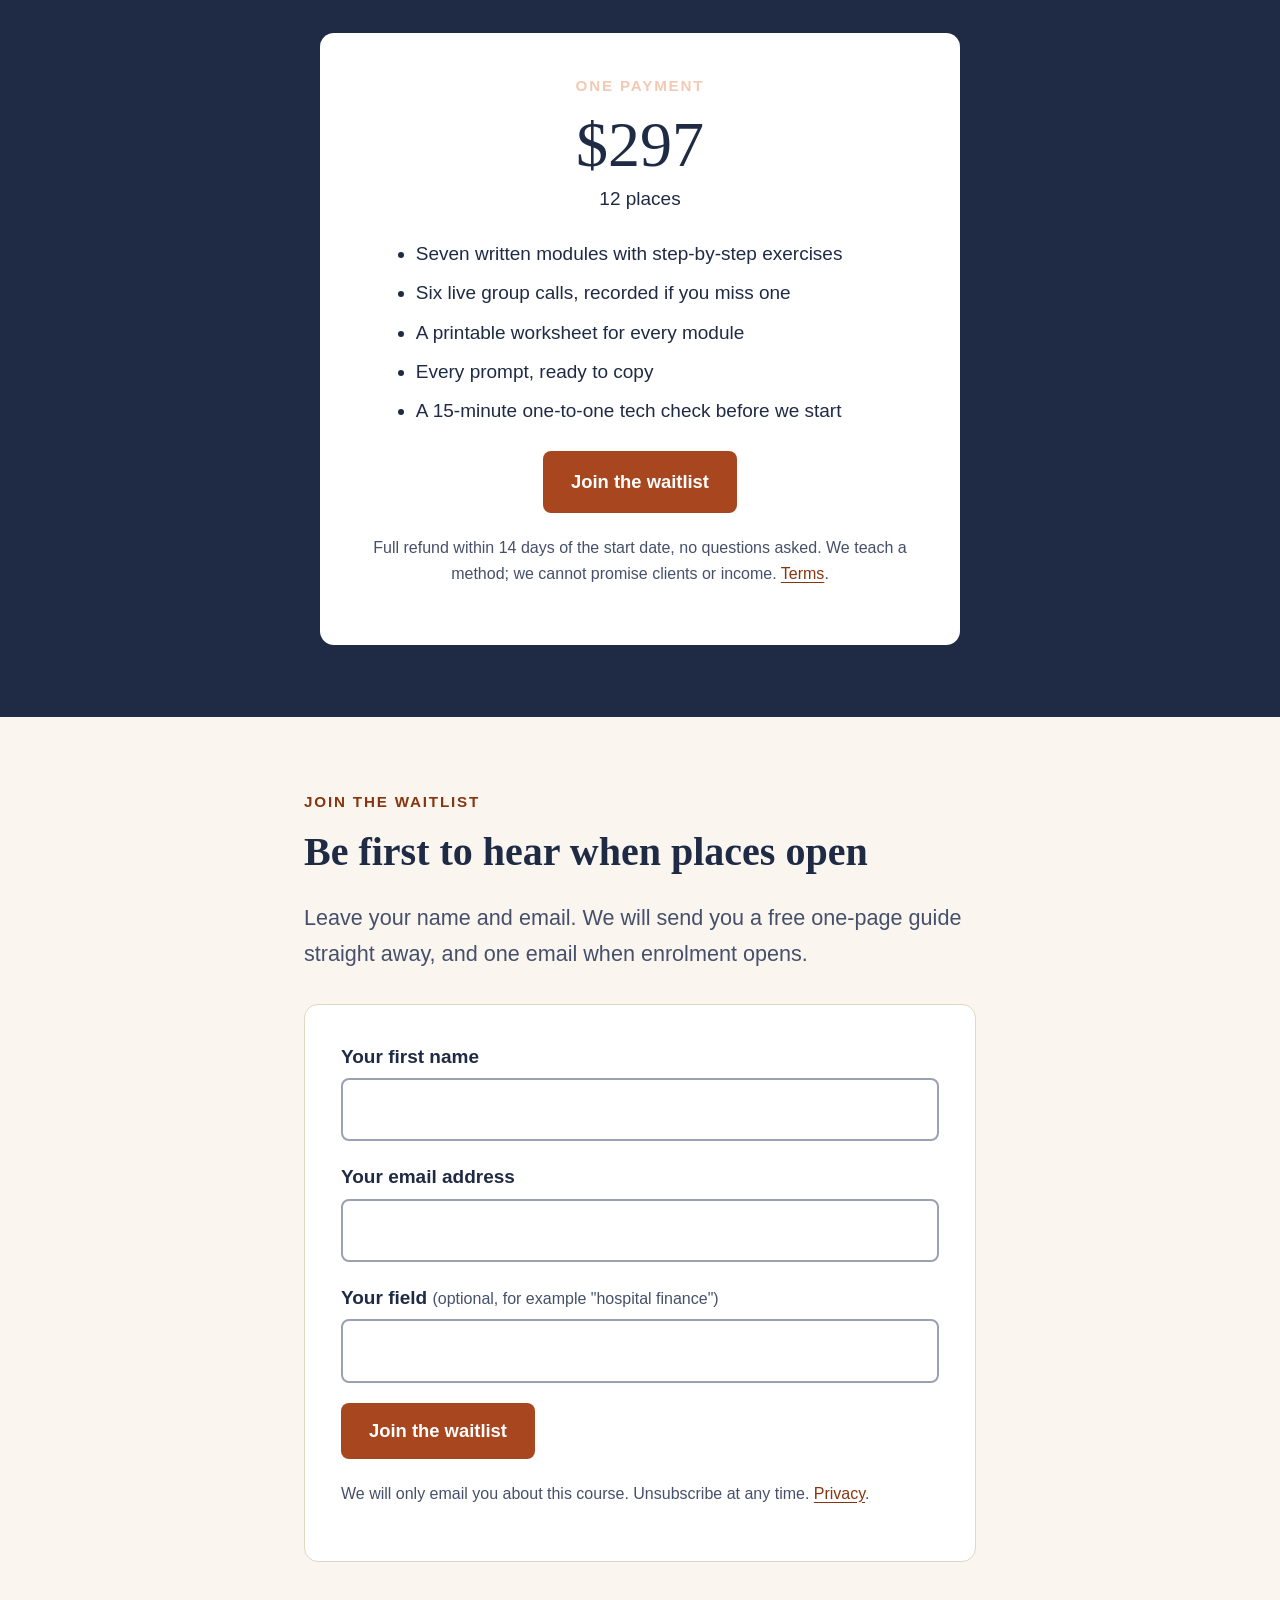
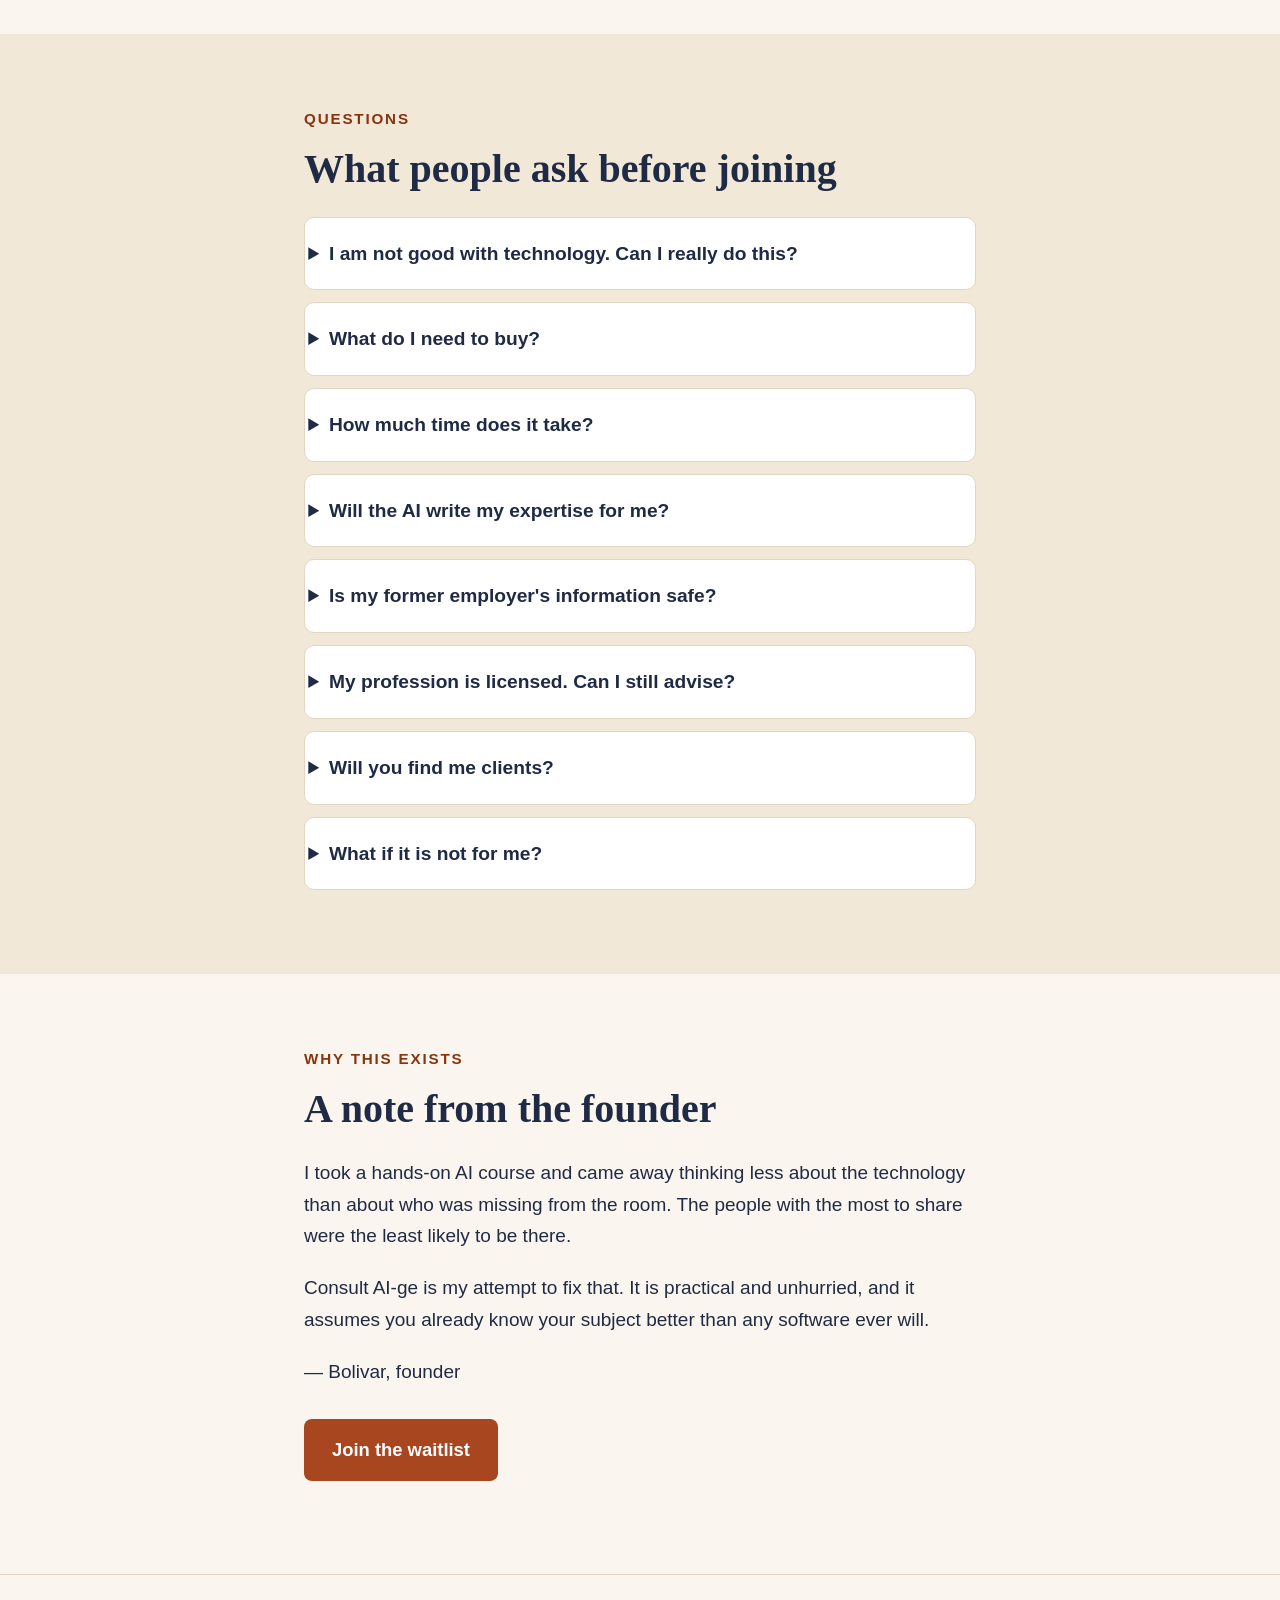
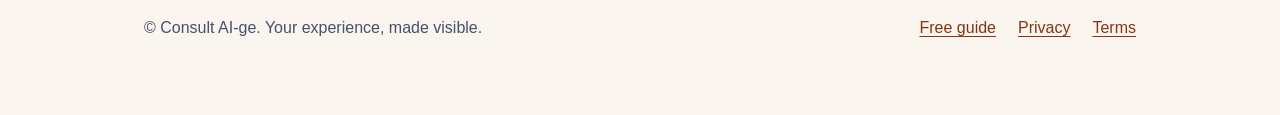
==== commit dfce6c4e: "Fix 404 on the waitlist thank-you page Serve the thank-you page from /thanks/ (a folder URL that wor" ====
--- a/site/index.html
+++ b/site/index.html
@@ -219,7 +219,7 @@
         <p class="eyebrow">Join the waitlist</p>
         <h2>Be first to hear when places open</h2>
         <p class="lede">Leave your name and email. We will send you a free one-page guide straight away, and one email when enrolment opens.</p>
-        <form class="form-card" name="waitlist" method="POST" action="/thanks.html" data-netlify="true" netlify-honeypot="bot-field">
+        <form class="form-card" name="waitlist" method="POST" action="/thanks/" data-netlify="true" netlify-honeypot="bot-field">
           <input type="hidden" name="form-name" value="waitlist">
           <p class="hp"><label>Leave this empty <input name="bot-field" tabindex="-1" autocomplete="off"></label></p>
 
--- a/site/styles.css
+++ b/site/styles.css
@@ -334,3 +334,13 @@
   body { background: #fff; font-size: 12pt; }
   .page { padding: 0; }
 }
+
+/* Shown on every page while testMode is true in config.js */
+.test-banner {
+  background: var(--ink);
+  color: #fff;
+  text-align: center;
+  padding: 10px 16px;
+  font-size: 1rem;
+}
+@media print { .test-banner { display: none; } }
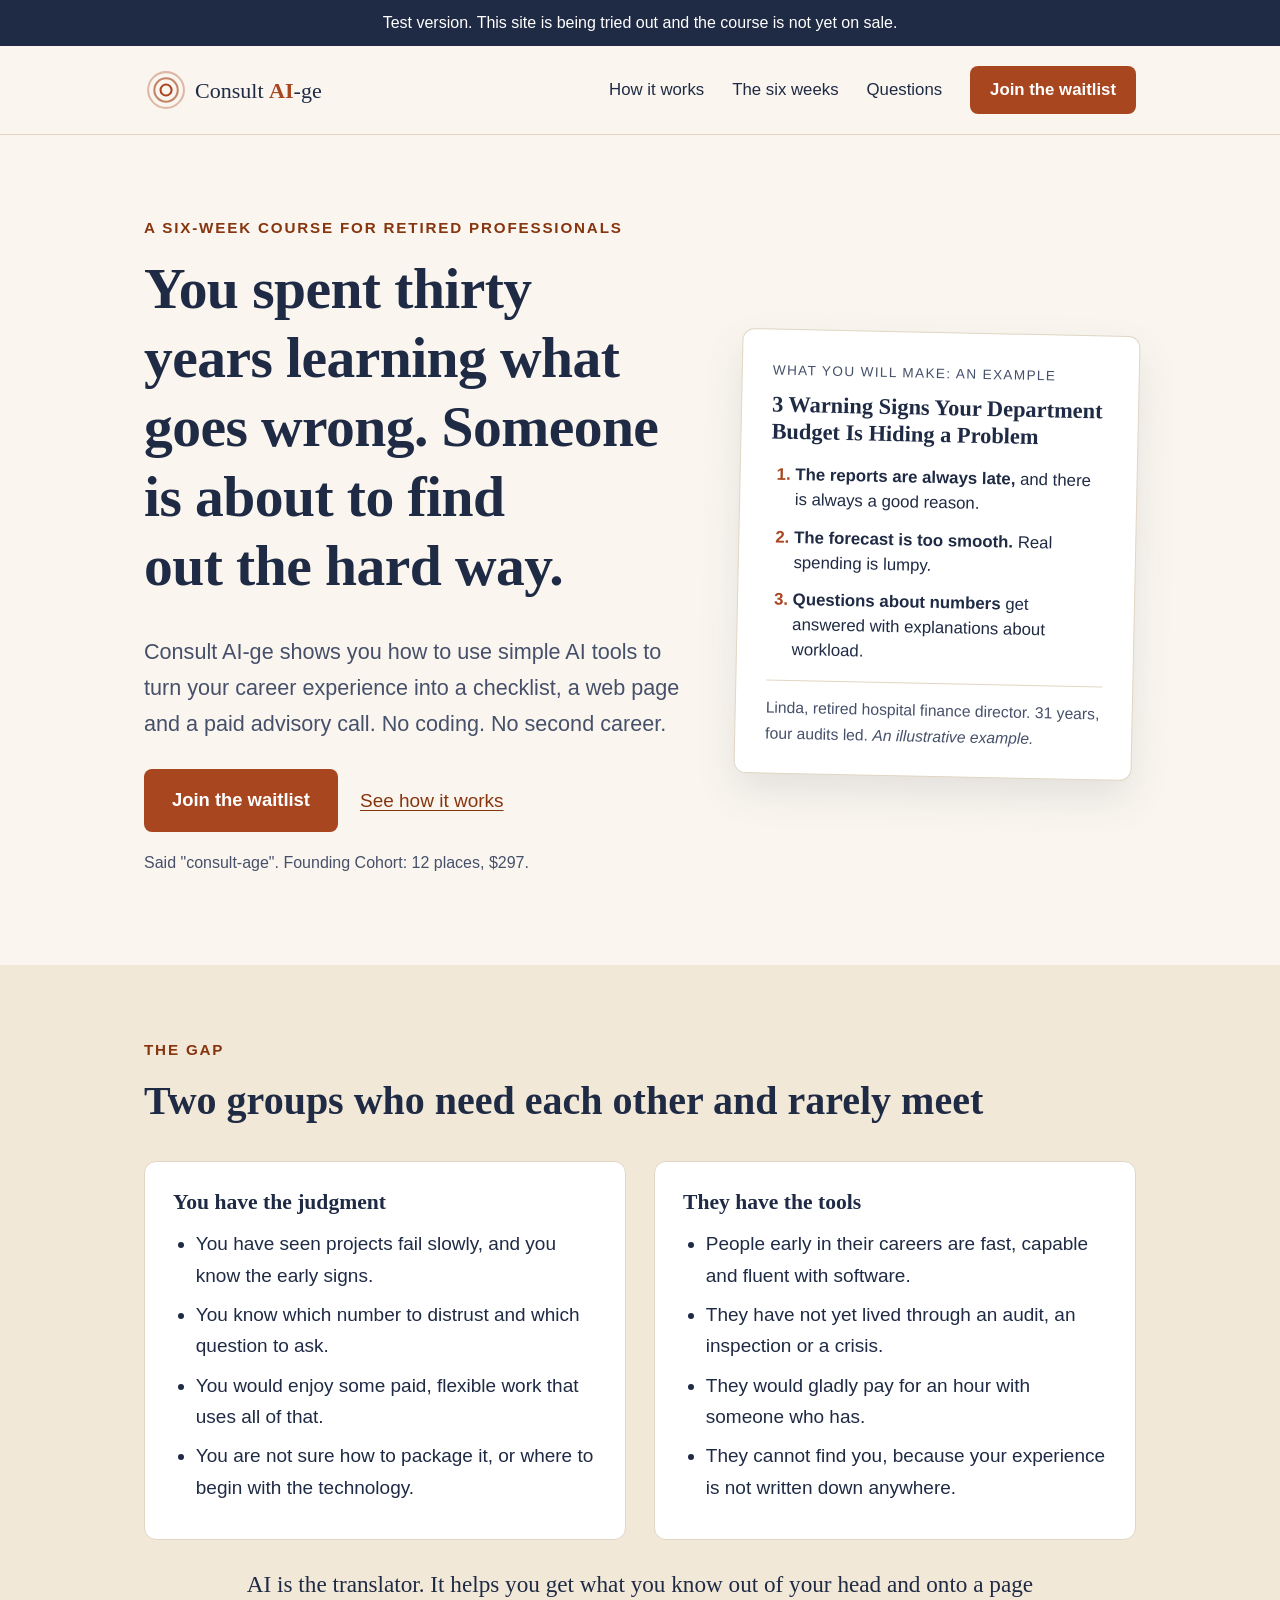
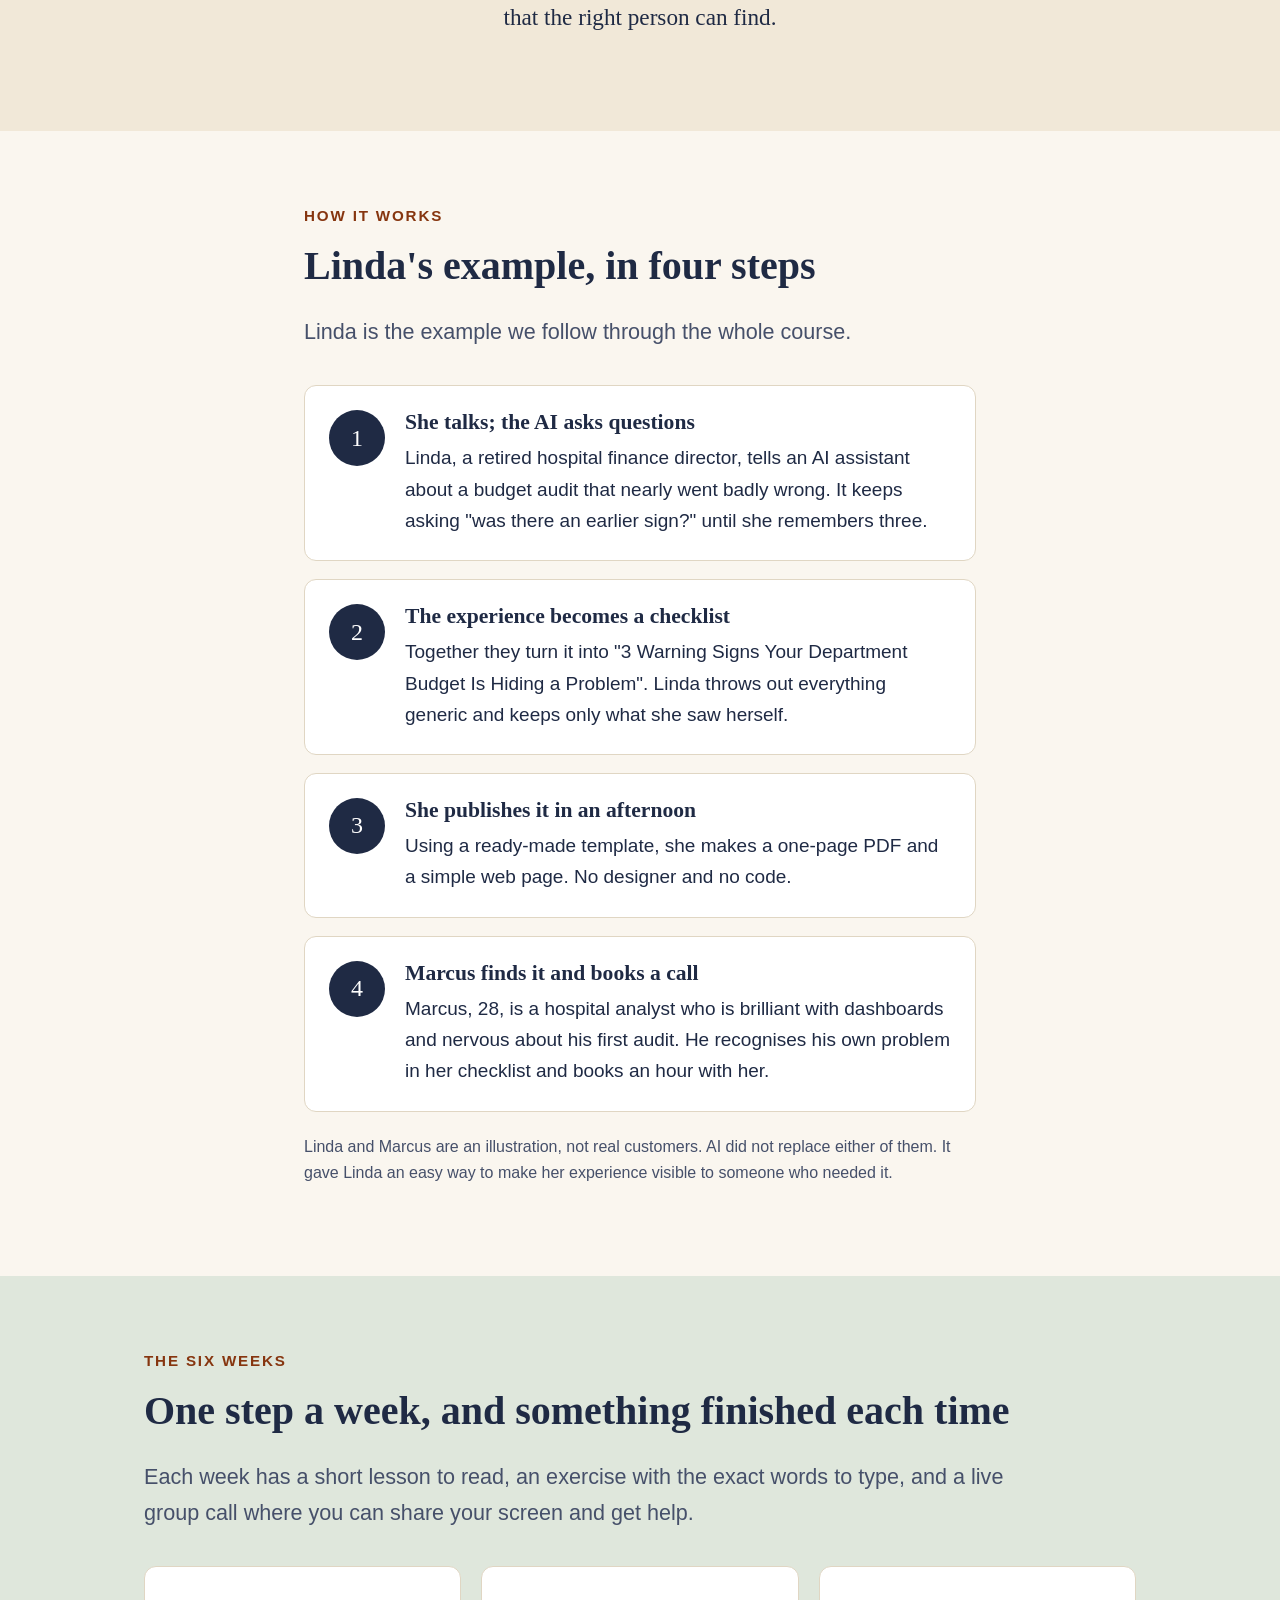
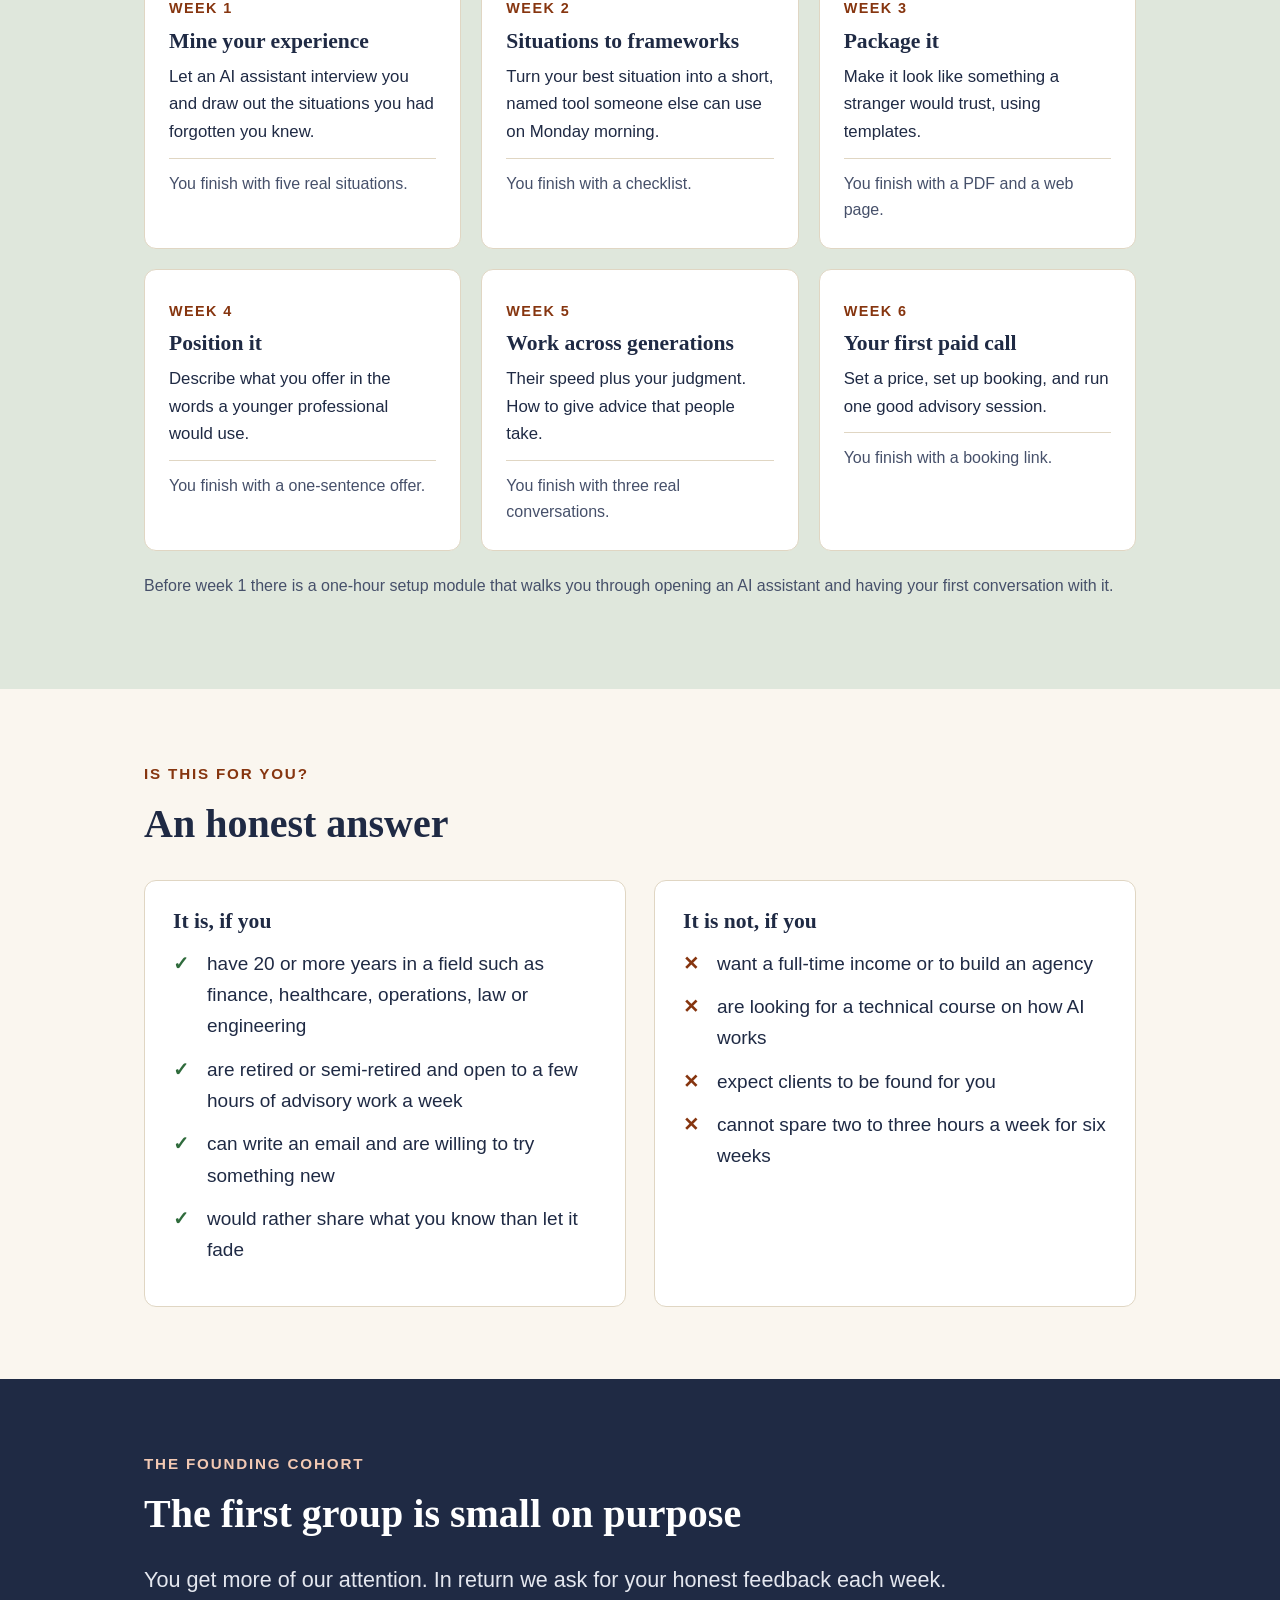
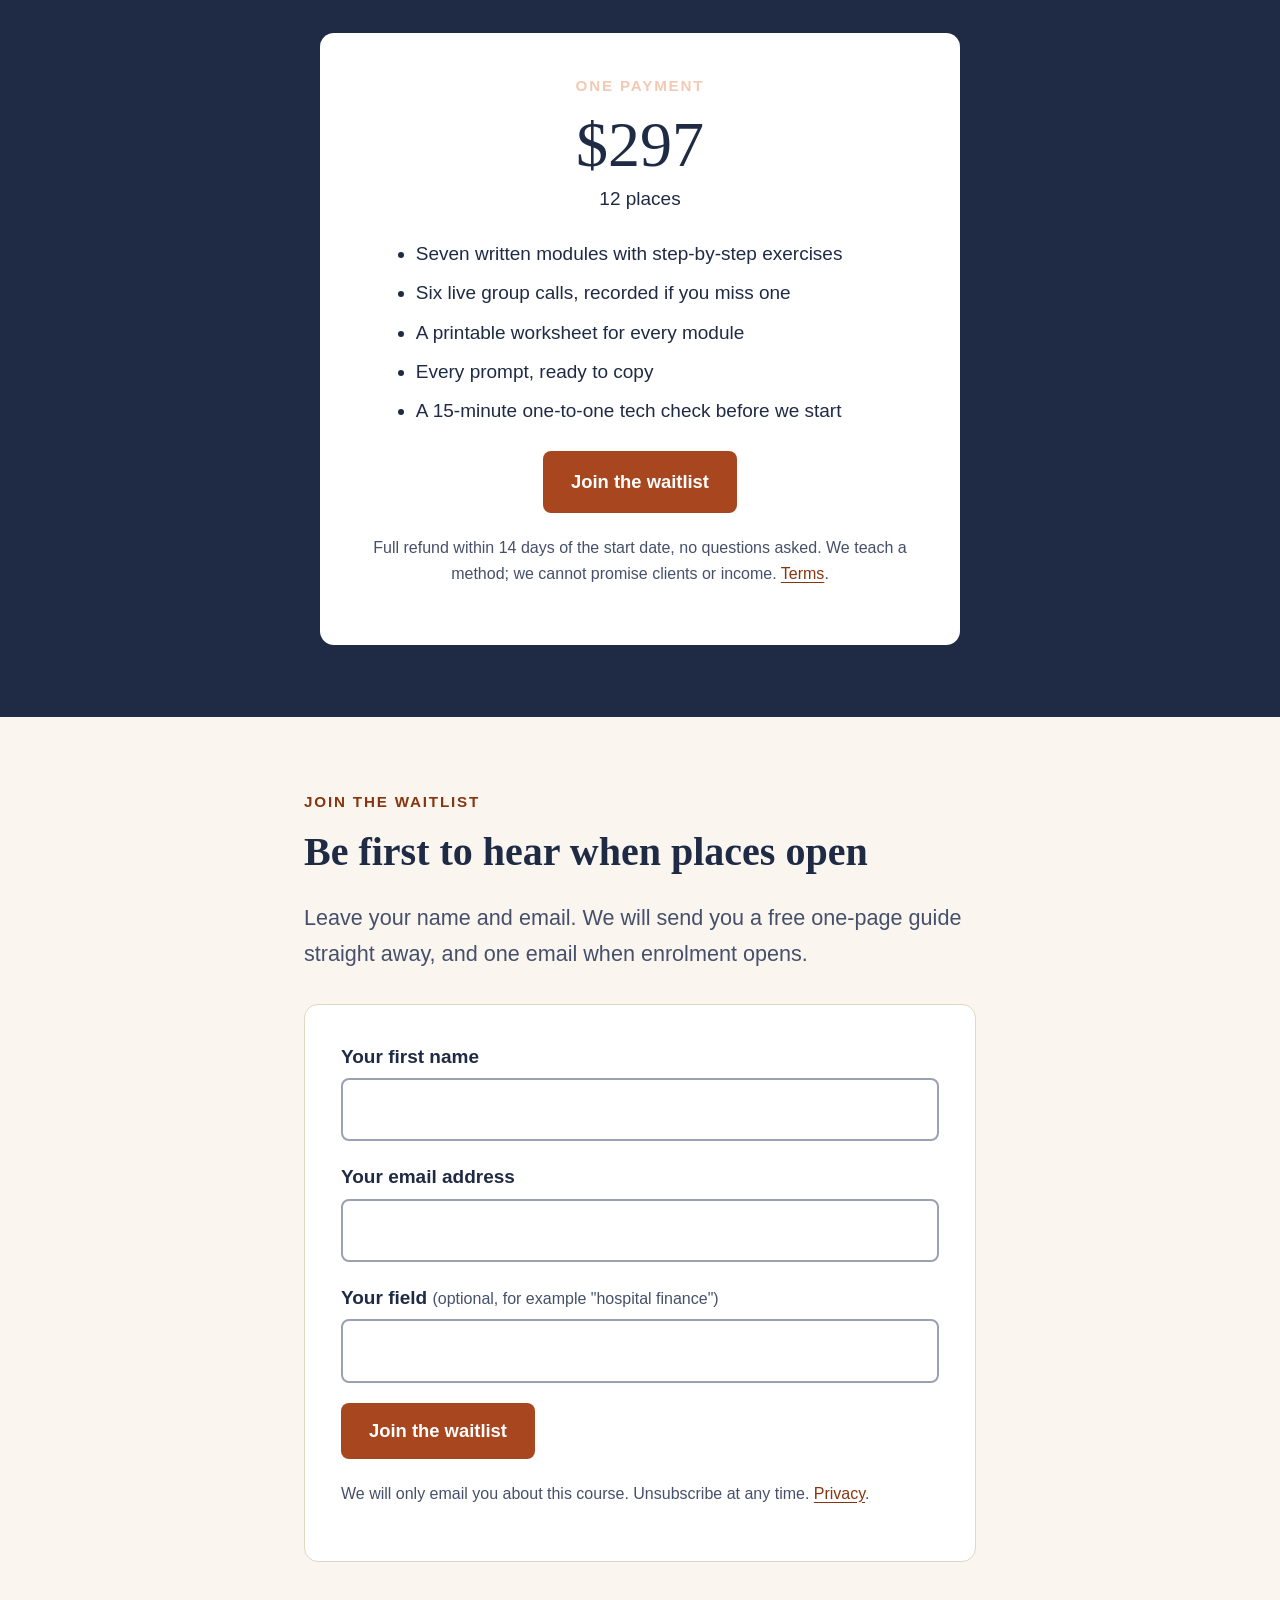
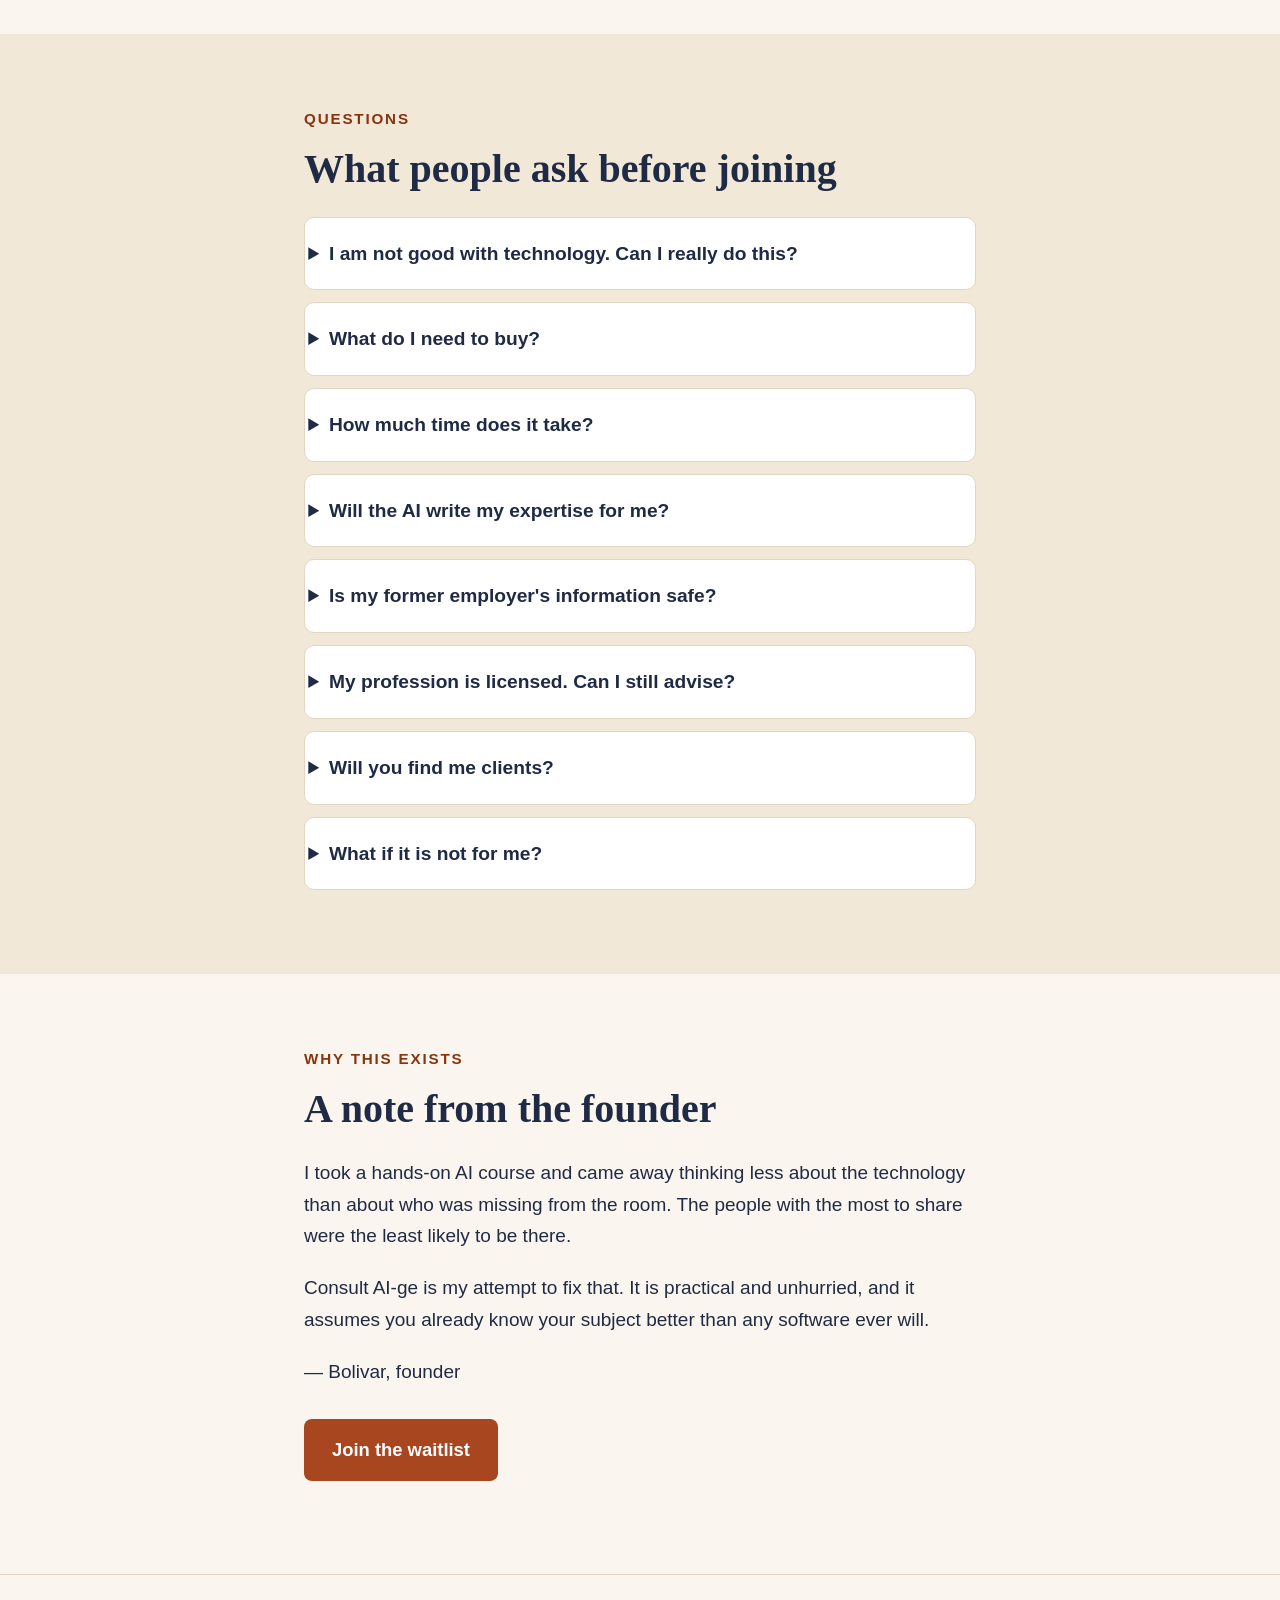
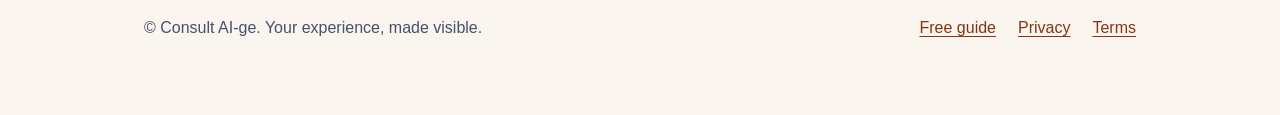
==== commit 4435b454: "Replace the word 'story' with 'situation' across the course, site and marketing Learners found 'stor" ====
--- a/site/index.html
+++ b/site/index.html
@@ -6,7 +6,7 @@
   <title>Consult AI-ge | Your experience, made visible</title>
   <meta name="description" content="A six-week course for retired professionals. Use simple AI tools to turn decades of experience into a clear advisory offer that younger professionals can find, trust and pay for.">
   <meta property="og:title" content="Consult AI-ge: your experience, made visible">
-  <meta property="og:description" content="A six-week course for retired professionals. Turn your career stories into a checklist, a web page and your first paid advisory call.">
+  <meta property="og:description" content="A six-week course for retired professionals. Turn your career situations into a checklist, a web page and your first paid advisory call.">
   <meta property="og:type" content="website">
   <link rel="icon" href="assets/favicon.svg" type="image/svg+xml">
   <link rel="stylesheet" href="styles.css">
@@ -47,7 +47,7 @@
           <ol>
             <li><strong>The reports are always late,</strong> and there is always a good reason.</li>
             <li><strong>The forecast is too smooth.</strong> Real spending is lumpy.</li>
-            <li><strong>Questions about numbers</strong> get answered with stories about workload.</li>
+            <li><strong>Questions about numbers</strong> get answered with explanations about workload.</li>
           </ol>
           <p class="sample-by">Linda, retired hospital finance director. 31 years, four audits led. <em>An illustrative example.</em></p>
         </aside>
@@ -85,7 +85,7 @@
     <section id="how">
       <div class="wrap narrow">
         <p class="eyebrow">How it works</p>
-        <h2>Linda's story, in four steps</h2>
+        <h2>Linda's example, in four steps</h2>
         <p class="lede">Linda is the example we follow through the whole course.</p>
         <ol class="steps">
           <li>
@@ -96,7 +96,7 @@
           </li>
           <li>
             <div>
-              <h3>The story becomes a checklist</h3>
+              <h3>The experience becomes a checklist</h3>
               <p>Together they turn it into "3 Warning Signs Your Department Budget Is Hiding a Problem". Linda throws out everything generic and keeps only what she saw herself.</p>
             </div>
           </li>
@@ -126,13 +126,13 @@
           <article class="week">
             <span class="when">Week 1</span>
             <h3>Mine your experience</h3>
-            <p>Let an AI assistant interview you and draw out the stories you had forgotten you knew.</p>
-            <p class="get">You finish with five real stories.</p>
+            <p>Let an AI assistant interview you and draw out the situations you had forgotten you knew.</p>
+            <p class="get">You finish with five real situations.</p>
           </article>
           <article class="week">
             <span class="when">Week 2</span>
-            <h3>Stories to frameworks</h3>
-            <p>Turn your best story into a short, named tool someone else can use on Monday morning.</p>
+            <h3>Situations to frameworks</h3>
+            <p>Turn your best situation into a short, named tool someone else can use on Monday morning.</p>
             <p class="get">You finish with a checklist.</p>
           </article>
           <article class="week">
@@ -261,7 +261,7 @@
         </details>
         <details>
           <summary>Is my former employer's information safe?</summary>
-          <p>You will never be asked to share anything confidential. The first rule of the course is to change names and figures before you type, and to leave out any story covered by an agreement you signed.</p>
+          <p>You will never be asked to share anything confidential. The first rule of the course is to change names and figures before you type, and to leave out any situation covered by an agreement you signed.</p>
         </details>
         <details>
           <summary>My profession is licensed. Can I still advise?</summary>
